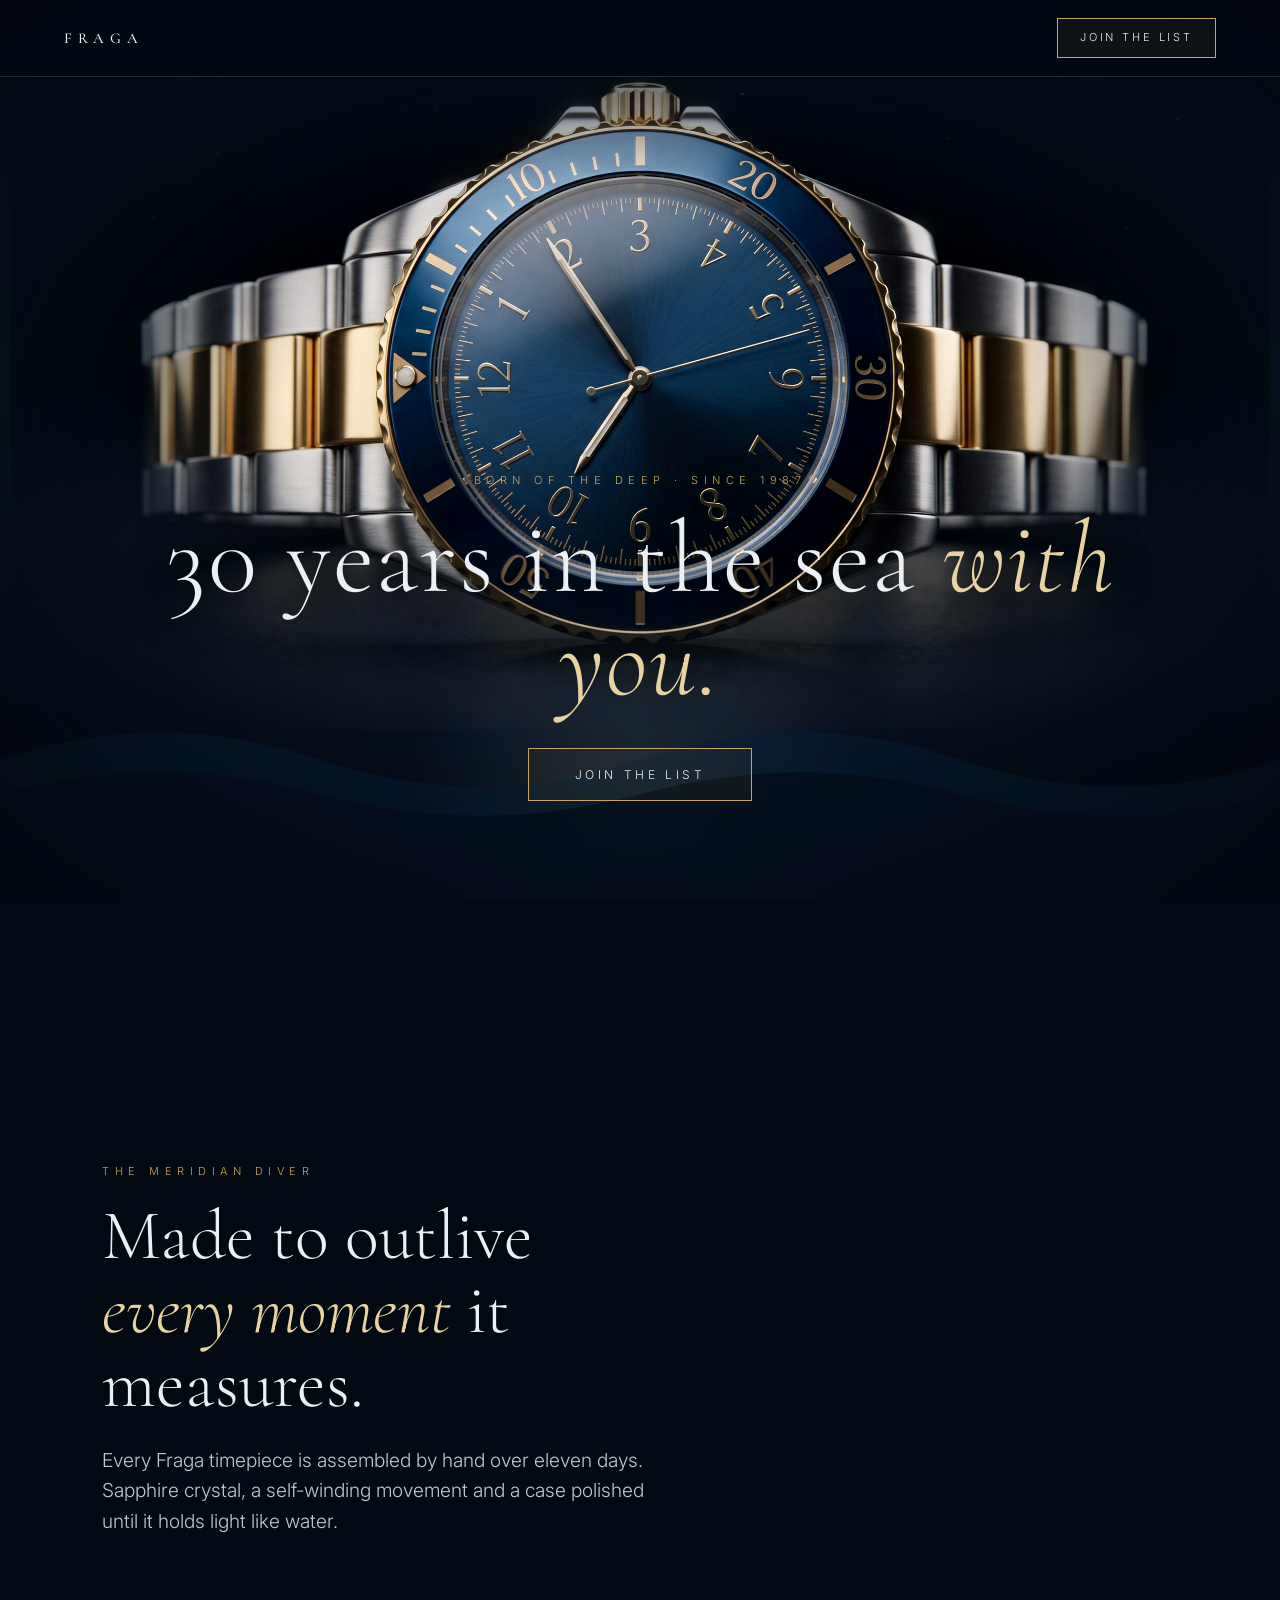
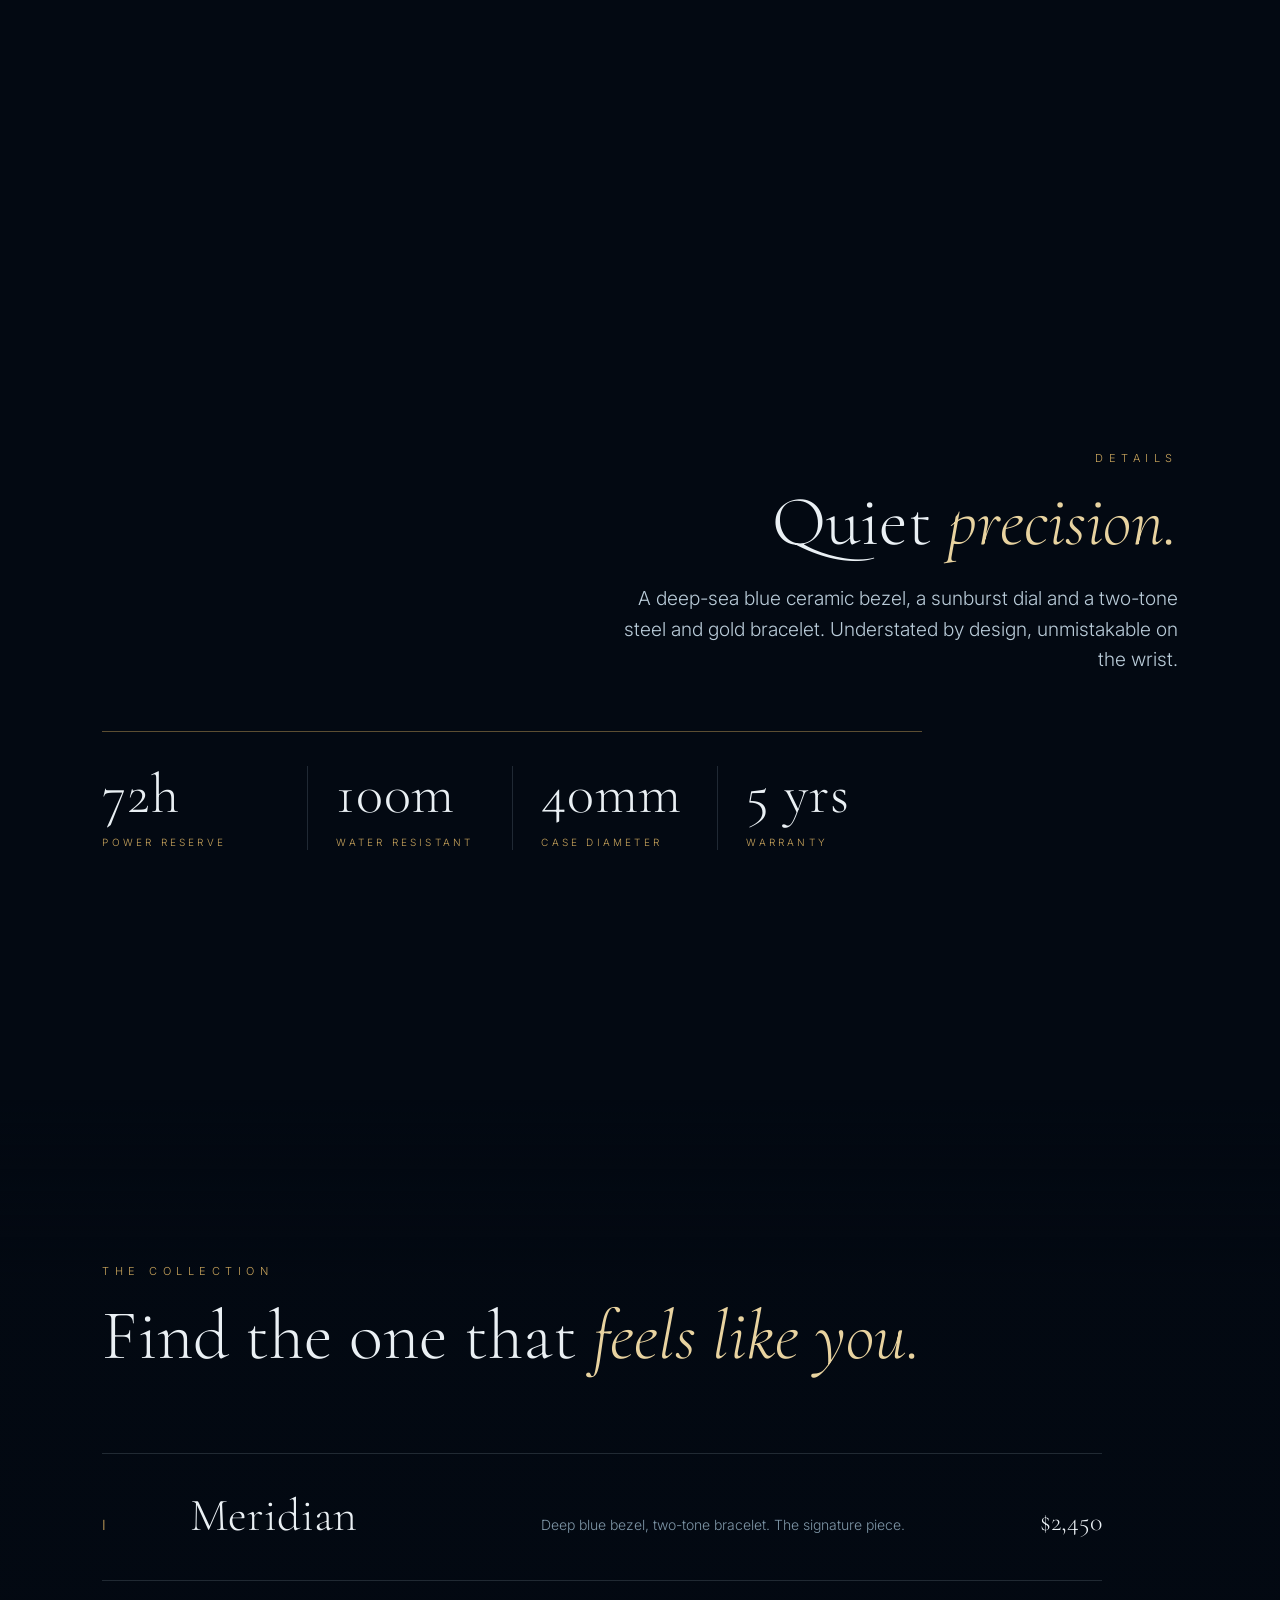
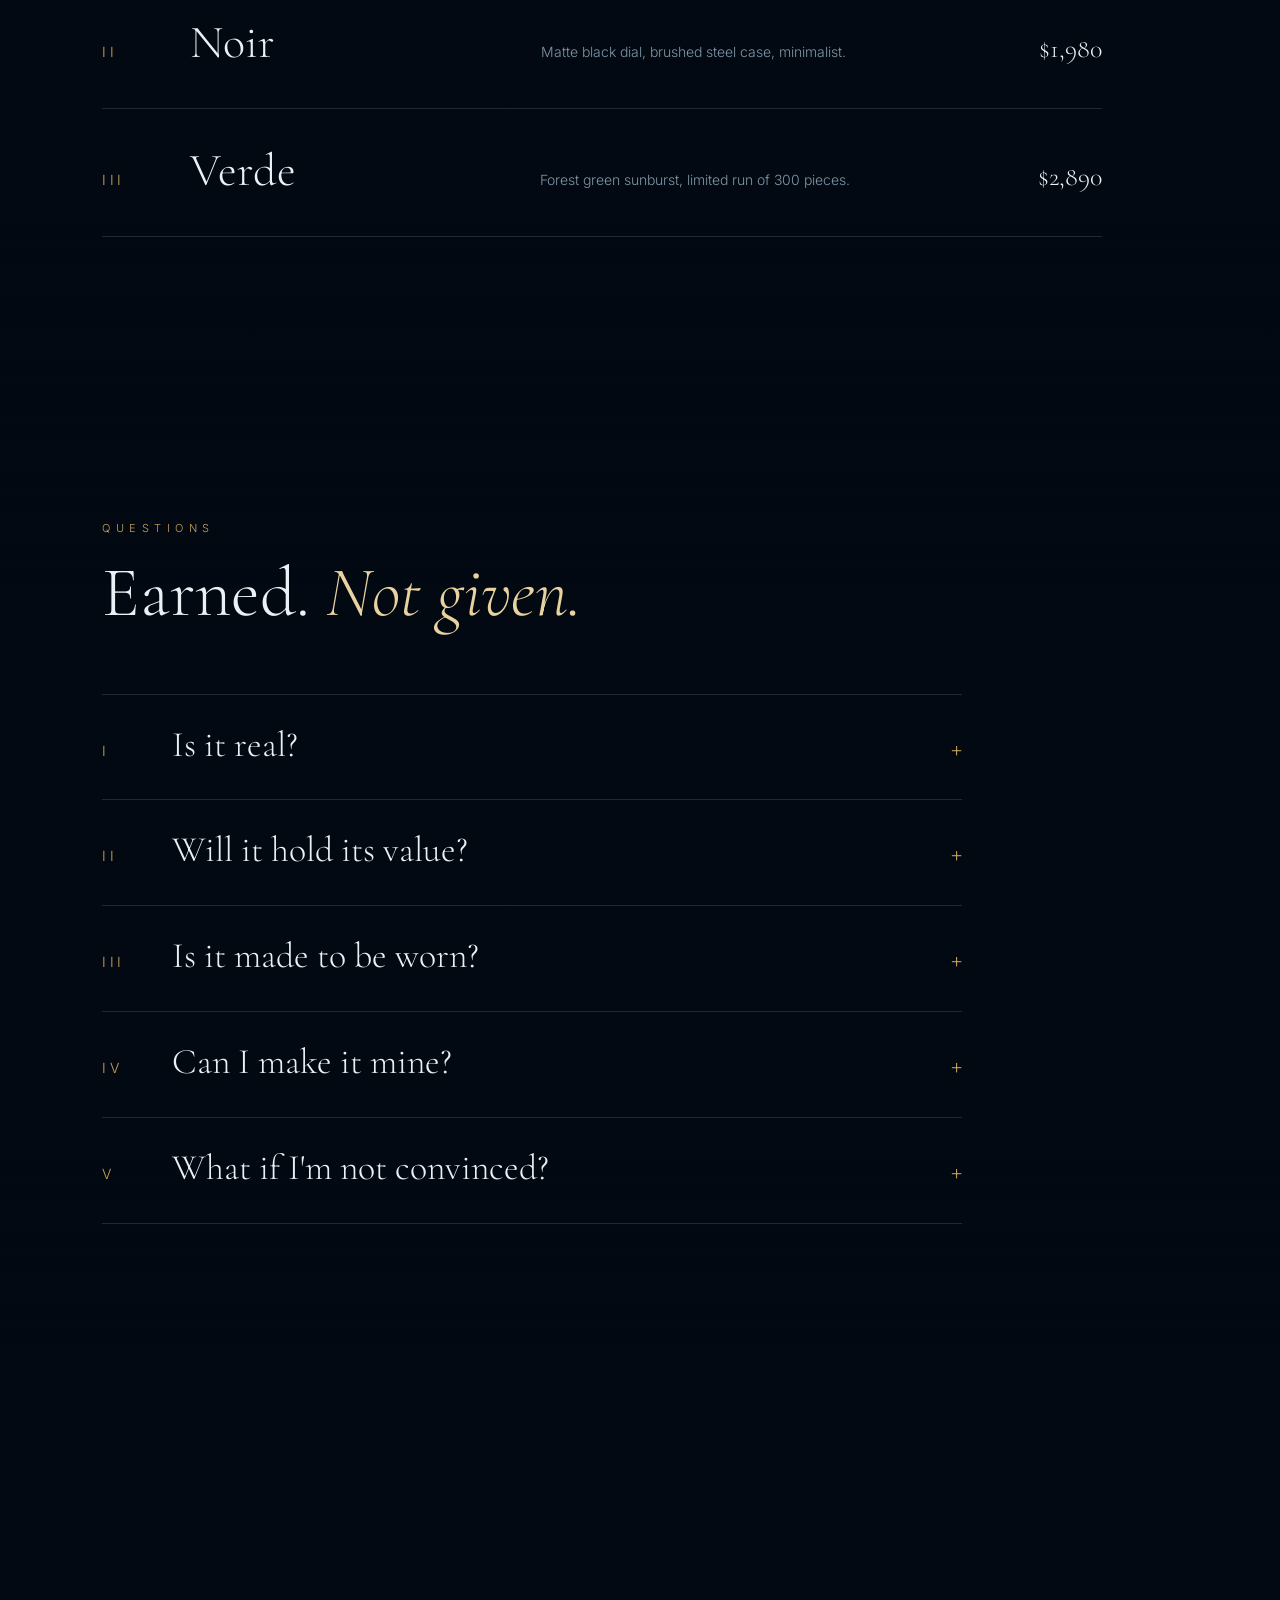
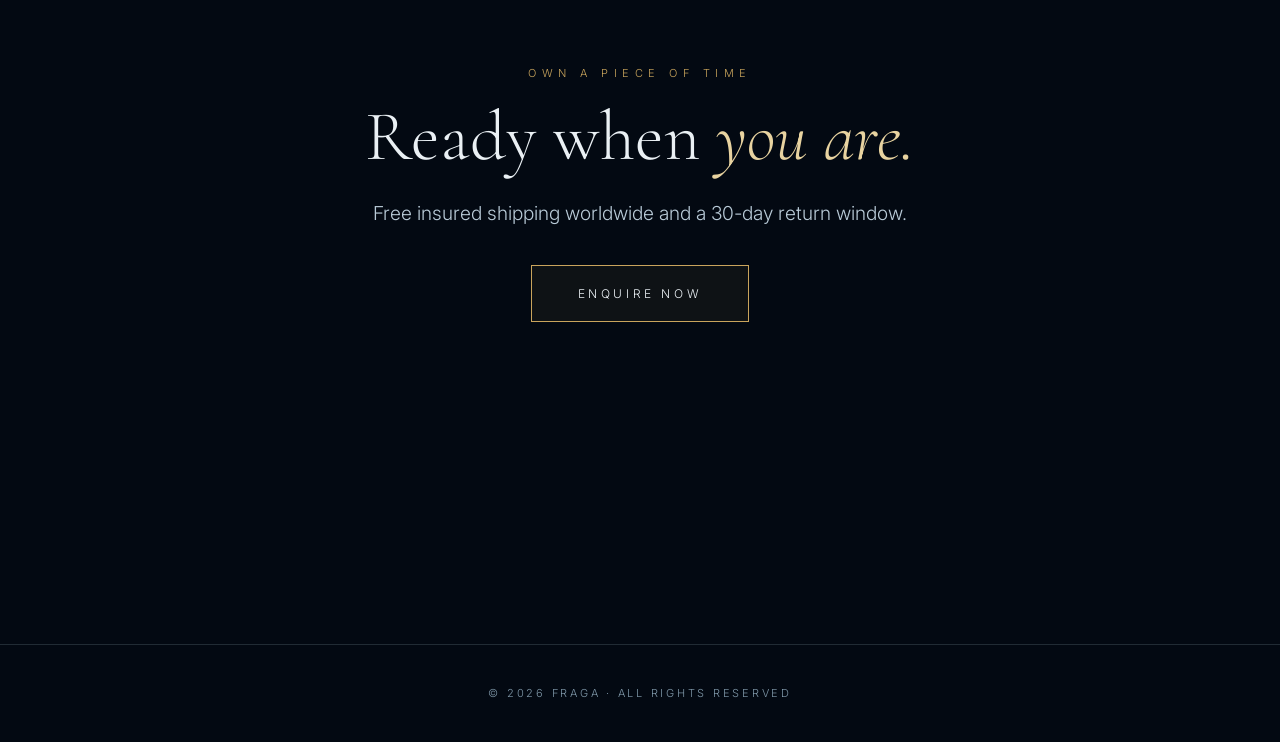
==== index.html @ 83b9fc47 "Add Join the list call to action under the hero headline Reuses the .btn style from the contact sect" ====
<!doctype html>
<html lang="en">
<head>
<meta charset="utf-8">
<meta name="viewport" content="width=device-width, initial-scale=1">
<title>Fraga — Fine Watches</title>
<meta name="description" content="Fraga sells timepieces built to be worn for a lifetime.">
<link rel="preconnect" href="https://fonts.googleapis.com"><link rel="preconnect" href="https://fonts.gstatic.com" crossorigin>
<link href="https://fonts.googleapis.com/css2?family=Cormorant+Garamond:ital,wght@0,300;0,400;0,500;1,300;1,400&family=Inter:wght@300;400;500&display=swap" rel="stylesheet">
<link rel="stylesheet" href="styles.css">
</head>
<body>

<!-- Fixed background: the watch over a night sea -->
<div id="stage" aria-hidden="true">
  <div id="stars"></div>
  <div id="moonlight"></div>
  <div id="watchWrap"><img src="watch.jpg" alt=""></div>
  <div id="sea">
    <svg class="w1" viewBox="0 0 2400 200" preserveAspectRatio="none"><path d="M0 70 Q150 20 300 70 T600 70 T900 70 T1200 70 T1500 70 T1800 70 T2100 70 T2400 70 V200 H0Z" fill="#07213a"/></svg>
    <svg class="w2" viewBox="0 0 2400 200" preserveAspectRatio="none"><path d="M0 90 Q150 50 300 90 T600 90 T900 90 T1200 90 T1500 90 T1800 90 T2100 90 T2400 90 V200 H0Z" fill="#040f1d"/></svg>
  </div>
  <div id="veil"></div>
</div>


<nav>
  <div class="logo serif"><a href="#">Fraga</a></div>
  <button type="button" class="nav-btn">Join the list</button>
</nav>

<main>
  <section class="hero">
    <p class="eyebrow reveal in">Born of the deep · since 1987</p>
    <h1 class="serif reveal in d1">30 years in the sea <em style="color:var(--gold-soft)">with you.</em></h1>
    <button type="button" class="btn reveal in d2">Join the list</button>
  </section>

  <section id="story">
    <div class="panel">
      <p class="eyebrow reveal">The Meridian Diver</p>
      <h2 class="serif reveal d1">Made to outlive <em>every moment</em> it measures.</h2>
      <p class="lead reveal d2">Every Fraga timepiece is assembled by hand over eleven days. Sapphire crystal, a self-winding movement and a case polished until it holds light like water.</p>
    </div>
  </section>

  <section>
    <div class="panel right">
      <p class="eyebrow reveal">Details</p>
      <h2 class="serif reveal d1">Quiet <em>precision.</em></h2>
      <p class="lead reveal d2">A deep-sea blue ceramic bezel, a sunburst dial and a two-tone steel and gold bracelet. Understated by design, unmistakable on the wrist.</p>
    </div>
    <div class="specs reveal d3">
      <div><b>72h</b><small>Power reserve</small></div>
      <div><b>100m</b><small>Water resistant</small></div>
      <div><b>40mm</b><small>Case diameter</small></div>
      <div><b>5 yrs</b><small>Warranty</small></div>
    </div>
  </section>

  <section id="collection" class="collection">
    <p class="eyebrow reveal">The Collection</p>
    <h2 class="serif reveal d1">Find the one that <em>feels like you.</em></h2>
    <div class="list">
      <article class="piece reveal d1">
        <span class="no">I</span><h3 class="serif">Meridian</h3>
        <p>Deep blue bezel, two-tone bracelet. The signature piece.</p><span class="price">$2,450</span>
      </article>
      <article class="piece reveal d2">
        <span class="no">II</span><h3 class="serif">Noir</h3>
        <p>Matte black dial, brushed steel case, minimalist.</p><span class="price">$1,980</span>
      </article>
      <article class="piece reveal d3">
        <span class="no">III</span><h3 class="serif">Verde</h3>
        <p>Forest green sunburst, limited run of 300 pieces.</p><span class="price">$2,890</span>
      </article>
    </div>
  </section>

  <section id="faq" class="faq">
    <p class="eyebrow reveal">Questions</p>
    <h2 class="serif reveal d1">Earned. <em>Not given.</em></h2>
    <div class="faq-list">
      <details class="faq-item reveal d1">
        <summary><span class="no">I</span><h3 class="serif">Is it real?</h3><span class="plus">+</span></summary>
        <p>Yes. Every Fraga is assembled by hand in our workshop. Numbered certificate. Serial engraved on the case back. Registered to you before it leaves.</p>
      </details>
      <details class="faq-item reveal d2">
        <summary><span class="no">II</span><h3 class="serif">Will it hold its value?</h3><span class="plus">+</span></summary>
        <p>We don't promise returns. We build scarcity. Limited runs, steel and gold, hand finishing. Keep the box and papers, and it resells.</p>
      </details>
      <details class="faq-item reveal d3">
        <summary><span class="no">III</span><h3 class="serif">Is it made to be worn?</h3><span class="plus">+</span></summary>
        <p>Yes. Sapphire crystal. 100 m water resistance. Built for the boardroom, the boat and the shore. Not for a drawer.</p>
      </details>
      <details class="faq-item reveal d3">
        <summary><span class="no">IV</span><h3 class="serif">Can I make it mine?</h3><span class="plus">+</span></summary>
        <p>Engraving, dial, strap, case finish. Tell us what you want. Our watchmakers build it. Ready in six weeks.</p>
      </details>
      <details class="faq-item reveal d3">
        <summary><span class="no">V</span><h3 class="serif">What if I'm not convinced?</h3><span class="plus">+</span></summary>
        <p>Wear it for 30 days. Return it, insured, for a full refund. No questions. We built it to be kept.</p>
      </details>
    </div>
  </section>

  <section id="contact" class="cta">
    <p class="eyebrow reveal">Own a piece of time</p>
    <h2 class="serif reveal d1">Ready when <em>you are.</em></h2>
    <p class="lead reveal d2">Free insured shipping worldwide and a 30-day return window.</p>
    <a class="btn reveal d3" href="mailto:hello@fraga.example">Enquire now</a>
  </section>
</main>

<footer>© 2026 Fraga · All rights reserved</footer>

<script src="site.js"></script>
</body>
</html>
---- styles.css ----
:root {
  --bg: #030912;
  --fg: #eaf0f4;
  --muted: #7f97a8;
  --gold: #c9a45c;
  --gold-soft: #e8d3a0;
  --moon: #bcd6e6;
  --line: rgba(188, 214, 230, .16);
}
* { box-sizing: border-box; margin: 0; padding: 0; }
html { scroll-behavior: smooth; }
body {
  background: var(--bg);
  color: var(--fg);
  font-family: "Inter", "Helvetica Neue", Arial, sans-serif;
  font-weight: 300;
  line-height: 1.6;
  overflow-x: hidden;
}
.serif { font-family: "Cormorant Garamond", "Playfair Display", Georgia, serif; }

/* ---------- Fixed background: the watch over a night sea ---------- */
#stage {
  position: fixed; inset: 0; z-index: 0; overflow: hidden;
  background:
    radial-gradient(ellipse 90% 60% at 50% 38%, #0d2a44 0%, #06182b 45%, #030912 100%);
}
#stars {
  position: absolute; inset: 0 0 45% 0; opacity: .75;
  background-image:
    radial-gradient(1px 1px at 8% 12%, #fff, transparent),
    radial-gradient(1px 1px at 17% 31%, #cfe3ee, transparent),
    radial-gradient(1.5px 1.5px at 26% 8%, #fff, transparent),
    radial-gradient(1px 1px at 34% 22%, #cfe3ee, transparent),
    radial-gradient(1px 1px at 47% 6%, #fff, transparent),
    radial-gradient(1.5px 1.5px at 58% 19%, #fff, transparent),
    radial-gradient(1px 1px at 66% 10%, #cfe3ee, transparent),
    radial-gradient(1px 1px at 74% 28%, #fff, transparent),
    radial-gradient(1.5px 1.5px at 83% 14%, #fff, transparent),
    radial-gradient(1px 1px at 92% 24%, #cfe3ee, transparent),
    radial-gradient(1px 1px at 12% 44%, #cfe3ee, transparent),
    radial-gradient(1px 1px at 88% 46%, #fff, transparent);
  animation: twinkle 7s ease-in-out infinite alternate;
}
@keyframes twinkle { from { opacity: .45; } to { opacity: .85; } }
#moonlight { /* soft column of moonlight on the water */
  position: absolute; left: 50%; bottom: 0; width: 38vw; height: 55vh; transform: translateX(-50%);
  background: radial-gradient(ellipse at 50% 100%, rgba(188,214,230,.18), transparent 70%);
  filter: blur(24px);
  animation: shimmer 6s ease-in-out infinite alternate;
}
@keyframes shimmer { from { opacity: .55; transform: translateX(-50%) scaleX(.9); } to { opacity: 1; transform: translateX(-50%) scaleX(1.1); } }

#watchWrap {
  position: absolute; left: 0; right: 0; top: 3vh; height: 78vh;
  will-change: transform;
}
#watchWrap img {
  width: 100%; height: 100%; object-fit: contain; display: block;
  -webkit-mask-image: radial-gradient(ellipse 62% 58% at 50% 50%, #000 50%, transparent 100%);
          mask-image: radial-gradient(ellipse 62% 58% at 50% 50%, #000 50%, transparent 100%);
  mix-blend-mode: lighten;
  filter: saturate(1.05) contrast(1.04);
}
#sea { position: absolute; left: 0; right: 0; bottom: 0; height: 24vh; pointer-events: none; }
#sea svg { position: absolute; left: 0; bottom: 0; width: 200%; height: 100%; }
#sea .w1 { animation: drift 28s linear infinite; opacity: .55; }
#sea .w2 { animation: drift 40s linear infinite reverse; opacity: .85; bottom: -6%; }
@keyframes drift { to { transform: translateX(-50%); } }
#stage::after { /* vignette */
  content: ""; position: absolute; inset: 0; pointer-events: none;
  background: radial-gradient(ellipse at center, transparent 40%, rgba(2,6,12,.8) 100%);
}
#veil {
  position: absolute; inset: 0; z-index: 1;
  background: linear-gradient(180deg, #030912, #04101d); opacity: 0; pointer-events: none;
}
@media (orientation: portrait) {
  #watchWrap { top: 12vh; height: 50vh; }
  #watchWrap img { width: 190%; max-width: none; margin-left: -45%; }
}

/* ---------- Nav ---------- */
nav {
  position: fixed; top: 0; left: 0; right: 0; z-index: 10;
  display: flex; justify-content: space-between; align-items: center;
  padding: 18px clamp(20px, 5vw, 64px);
  background: rgba(3, 9, 18, .88);
  -webkit-backdrop-filter: blur(14px); backdrop-filter: blur(14px);
  border-bottom: 1px solid var(--line);
}
.logo { letter-spacing: .38em; text-transform: uppercase; font-size: 15px; font-weight: 500; }
.logo a { color: inherit; text-decoration: none; }
.nav-btn { font: inherit; font-size: 11px; letter-spacing: .26em; text-transform: uppercase; color: var(--fg); background: rgba(201,164,92,.06); border: 1px solid var(--gold); padding: 10px 22px; cursor: pointer; transition: background .35s, color .35s; }
.nav-btn:hover { background: var(--gold); color: #06121f; }

/* ---------- Content ---------- */
main { position: relative; z-index: 5; }
section {
  min-height: 100vh;
  display: flex; flex-direction: column; justify-content: center;
  padding: 120px clamp(24px, 8vw, 120px);
}
.hero { align-items: center; text-align: center; justify-content: flex-end; padding-bottom: 11vh; }
.eyebrow { font-size: 11px; letter-spacing: .5em; text-transform: uppercase; color: var(--gold); margin-bottom: 18px; }
h1 { font-size: clamp(48px, 8vw, 110px); font-weight: 300; line-height: 1; letter-spacing: .02em; text-shadow: 0 6px 40px rgba(0,0,0,.8); }
h2 { font-size: clamp(36px, 5.5vw, 76px); font-weight: 300; line-height: 1.05; margin-bottom: 24px; }
h2 em { color: var(--gold-soft); font-style: italic; }
p.lead { font-size: clamp(16px, 1.5vw, 20px); color: #b9cbd8; max-width: 34em; }

.panel { max-width: 560px; }
.panel.right { margin-left: auto; text-align: right; }
.panel.right p.lead { margin-left: auto; }

/* Specs: open row, no boxes — hairlines only */
.specs { display: flex; flex-wrap: wrap; gap: 34px 0; margin-top: 56px; max-width: 820px; border-top: 1px solid rgba(201,164,92,.45); padding-top: 34px; }
.specs div { flex: 1 1 150px; padding: 0 28px; border-left: 1px solid var(--line); }
.specs div:first-child { padding-left: 0; border-left: 0; }
.specs b { display: block; font-family: "Cormorant Garamond", Georgia, serif; font-weight: 300; font-size: clamp(38px, 4.4vw, 58px); line-height: 1; color: var(--fg); letter-spacing: .01em; }
.specs small { display: block; margin-top: 12px; font-size: 10px; letter-spacing: .32em; text-transform: uppercase; color: var(--gold); }

/* Collection: editorial list, no cards */
.collection { background: linear-gradient(transparent, rgba(3,9,18,.88) 20%, rgba(3,9,18,.88) 80%, transparent); }
.list { margin-top: 56px; max-width: 1000px; border-top: 1px solid var(--line); }
.piece { display: grid; grid-template-columns: 64px 1.1fr 1.6fr auto; align-items: baseline; gap: 24px; padding: 38px 0; border-bottom: 1px solid var(--line); position: relative; transition: padding-left .5s cubic-bezier(.2,.7,.2,1); }
.piece::before { content: ""; position: absolute; left: 0; bottom: -1px; height: 1px; width: 0; background: linear-gradient(90deg, var(--gold), transparent); transition: width .7s cubic-bezier(.2,.7,.2,1); }
.piece:hover { padding-left: 14px; }
.piece:hover::before { width: 100%; }
.piece .no { font-size: 14px; letter-spacing: .25em; color: var(--gold); }
.piece h3 { font-size: clamp(30px, 3.6vw, 48px); font-weight: 300; line-height: 1; transition: color .4s; }
.piece:hover h3 { color: var(--gold-soft); font-style: italic; }
.piece p { color: var(--muted); font-size: 14px; max-width: 28em; }
.piece .price { font-family: "Cormorant Garamond", Georgia, serif; font-size: 26px; font-weight: 300; color: var(--fg); white-space: nowrap; }

/* FAQ: hairline accordion, no boxes */
.faq { background: linear-gradient(transparent, rgba(3,9,18,.88) 20%, rgba(3,9,18,.88) 80%, transparent); }
.faq-list { margin-top: 40px; max-width: 860px; border-top: 1px solid var(--line); }
.faq-item { border-bottom: 1px solid var(--line); position: relative; }
.faq-item summary { list-style: none; cursor: pointer; display: grid; grid-template-columns: 56px 1fr 24px; align-items: baseline; gap: 14px; padding: 30px 0; }
.faq-item summary::-webkit-details-marker { display: none; }
.faq-item .no { font-size: 14px; letter-spacing: .25em; color: var(--gold); }
.faq-item h3 { font-size: clamp(24px, 2.8vw, 36px); font-weight: 300; line-height: 1.1; transition: color .4s; }
.faq-item summary:hover h3, .faq-item[open] h3 { color: var(--gold-soft); }
.faq-item .plus { font-family: "Cormorant Garamond", Georgia, serif; font-size: 28px; color: var(--gold); text-align: right; transition: transform .4s; }
.faq-item[open] .plus { transform: rotate(45deg); }
.faq-item p { color: var(--muted); font-size: 15px; max-width: 38em; padding: 0 38px 32px 70px; }
@media (max-width: 700px) {
  .faq-item summary { grid-template-columns: 36px 1fr 20px; gap: 10px; padding: 24px 0; }
  .faq-item p { padding: 0 0 26px 46px; }
}

.cta { align-items: center; text-align: center; }
.btn { display: inline-block; margin-top: 36px; padding: 18px 46px; border: 1px solid var(--gold); background: rgba(201,164,92,.06); color: var(--fg); text-decoration: none; letter-spacing: .3em; text-transform: uppercase; font-size: 12px; font-family: inherit; font-weight: inherit; cursor: pointer; transition: background .35s, color .35s; }
.btn:hover { background: var(--gold); color: #06121f; }
footer { position: relative; z-index: 5; text-align: center; padding: 40px 20px; font-size: 11px; letter-spacing: .25em; text-transform: uppercase; color: var(--muted); background: #030912; border-top: 1px solid var(--line); }

/* ---------- Scroll reveal ---------- */
.reveal { opacity: 0; transform: translateY(46px); transition: opacity 1.1s cubic-bezier(.2,.7,.2,1), transform 1.1s cubic-bezier(.2,.7,.2,1); }
.reveal.in { opacity: 1; transform: none; }
.reveal.d1 { transition-delay: .15s; } .reveal.d2 { transition-delay: .3s; } .reveal.d3 { transition-delay: .45s; }

@media (max-width: 700px) {
  nav { padding: 14px 16px; }
  .logo { font-size: 13px; letter-spacing: .26em; }
  .nav-btn { font-size: 10px; letter-spacing: .18em; padding: 9px 14px; }
  .panel.right { text-align: left; margin-left: 0; }
  .panel.right p.lead { margin-left: 0; }
  section:not(.hero) { padding-top: 90px; }
  .specs div { flex-basis: 45%; padding: 0 16px; }
  .specs div:nth-child(odd) { padding-left: 0; border-left: 0; }
  .piece { grid-template-columns: 40px 1fr auto; gap: 8px 14px; padding: 28px 0; }
  .piece p { grid-column: 2 / 4; grid-row: 2; }
  .piece .price { grid-column: 3; grid-row: 1; font-size: 22px; }
}
@media (prefers-reduced-motion: reduce) {
  html { scroll-behavior: auto; }
  .reveal { transition: none; opacity: 1; transform: none; }
}
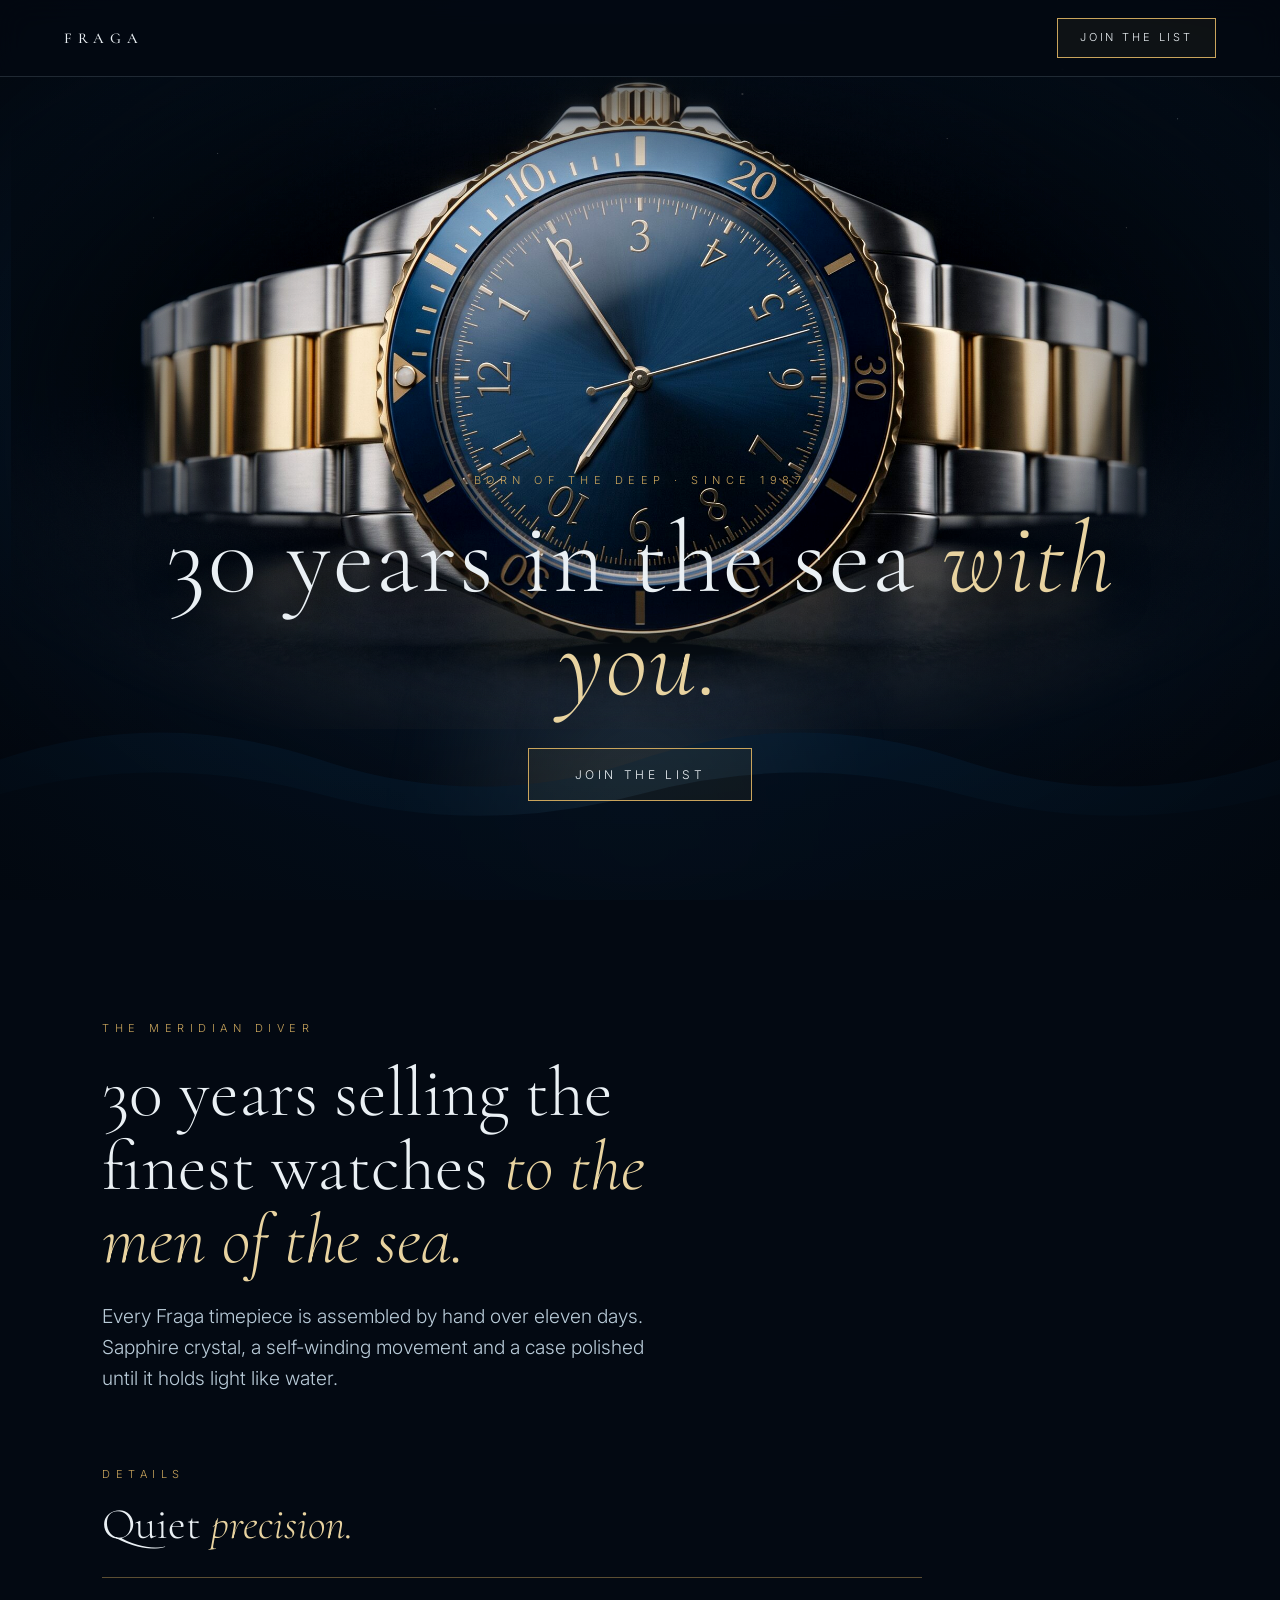
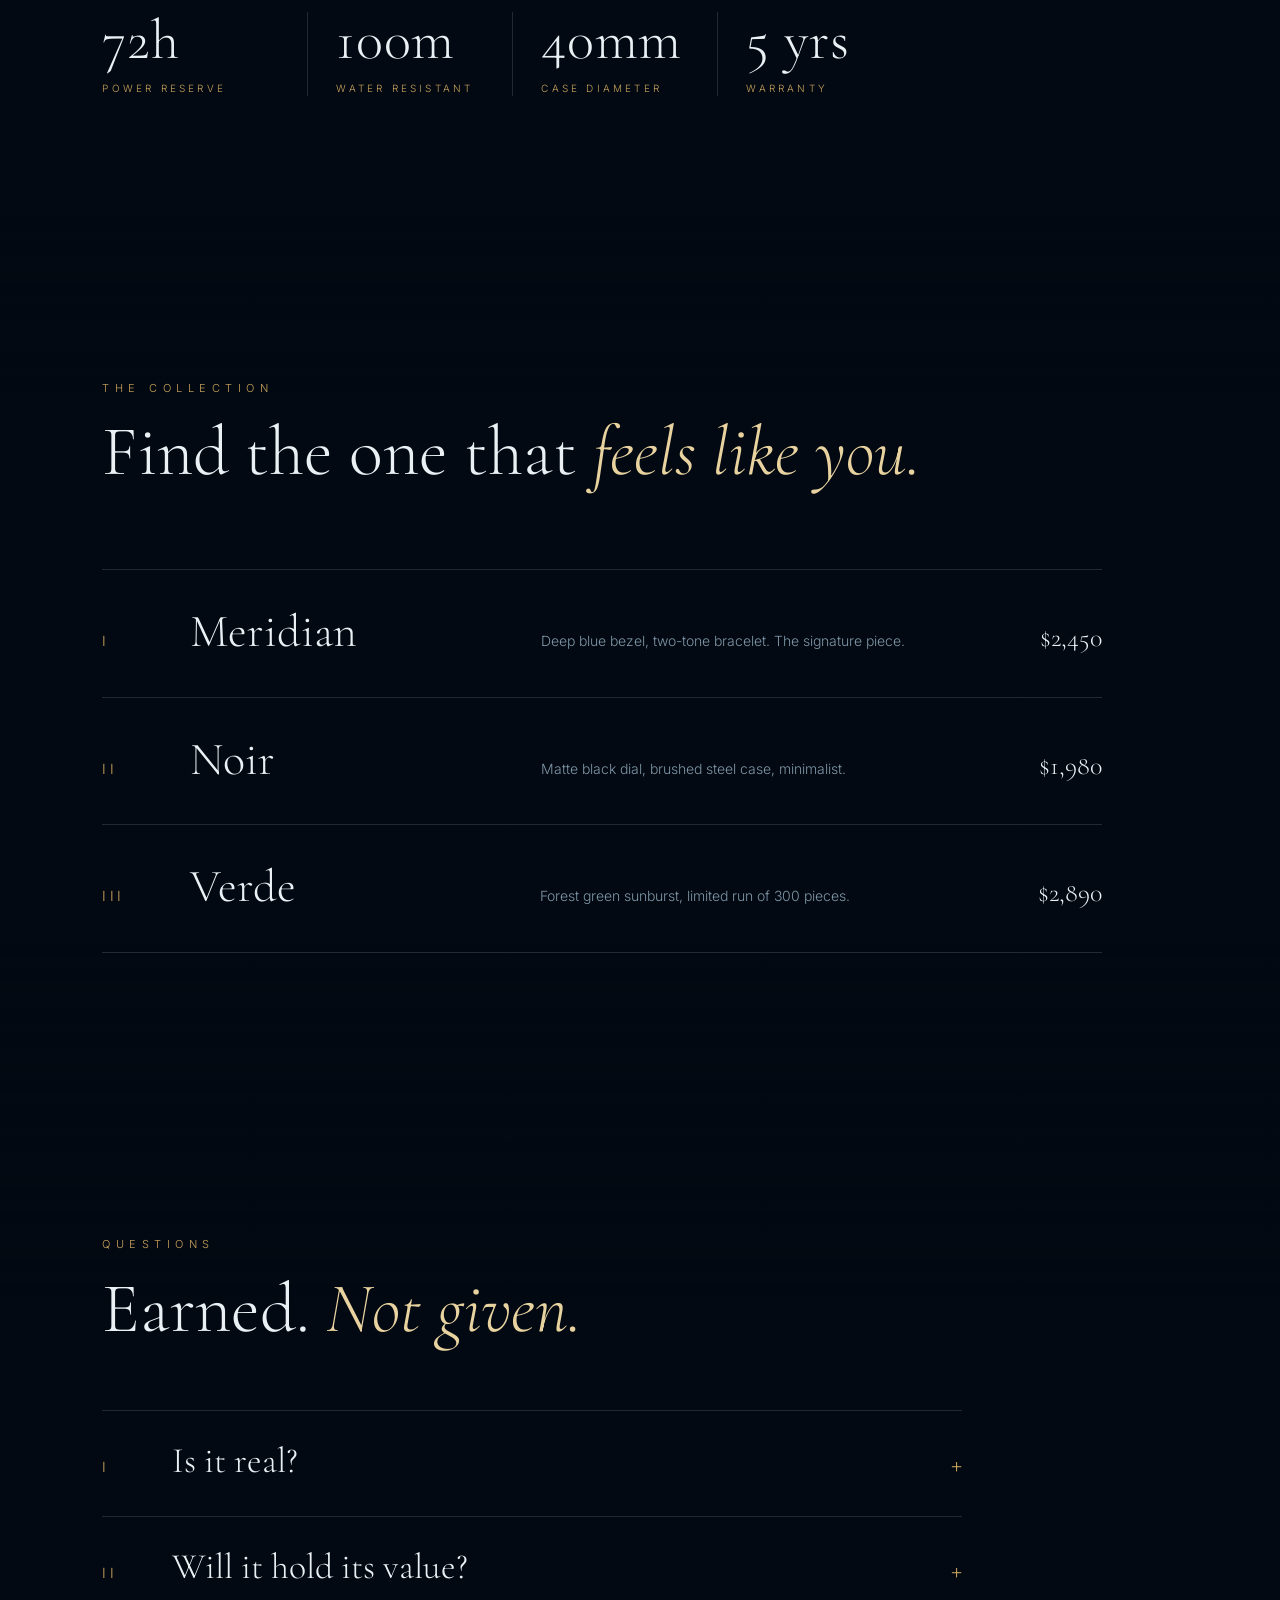
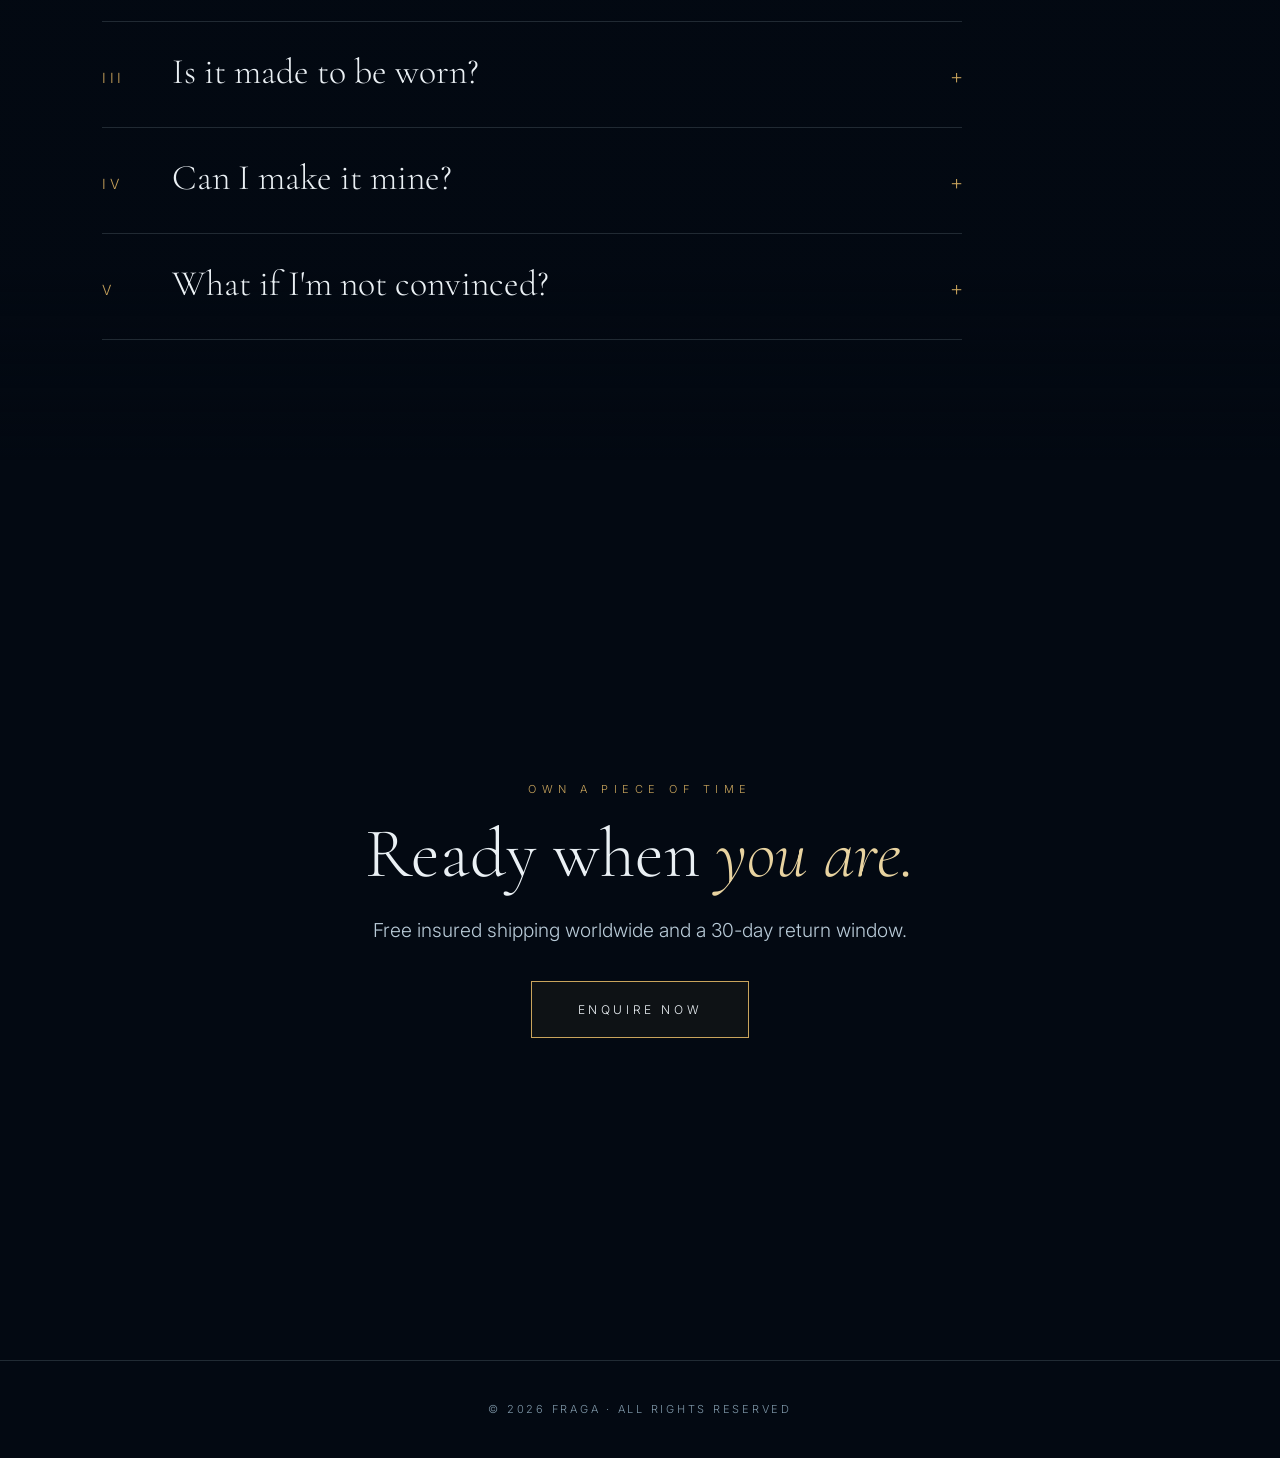
==== commit d763dee6: "Sharpen story headline and move specs up as proof The story headline now states the brand's claim ("" ====
--- a/index.html
+++ b/index.html
@@ -39,18 +39,14 @@
   <section id="story">
     <div class="panel">
       <p class="eyebrow reveal">The Meridian Diver</p>
-      <h2 class="serif reveal d1">Made to outlive <em>every moment</em> it measures.</h2>
+      <h2 class="serif reveal d1">30 years selling the finest watches <em>to the men of the sea.</em></h2>
       <p class="lead reveal d2">Every Fraga timepiece is assembled by hand over eleven days. Sapphire crystal, a self-winding movement and a case polished until it holds light like water.</p>
     </div>
-  </section>
-
-  <section>
-    <div class="panel right">
+    <div class="proof">
       <p class="eyebrow reveal">Details</p>
-      <h2 class="serif reveal d1">Quiet <em>precision.</em></h2>
-      <p class="lead reveal d2">A deep-sea blue ceramic bezel, a sunburst dial and a two-tone steel and gold bracelet. Understated by design, unmistakable on the wrist.</p>
+      <h3 class="serif reveal d1">Quiet <em>precision.</em></h3>
     </div>
-    <div class="specs reveal d3">
+    <div class="specs reveal d2">
       <div><b>72h</b><small>Power reserve</small></div>
       <div><b>100m</b><small>Water resistant</small></div>
       <div><b>40mm</b><small>Case diameter</small></div>
--- a/styles.css
+++ b/styles.css
@@ -112,6 +112,12 @@
 .panel.right { margin-left: auto; text-align: right; }
 .panel.right p.lead { margin-left: auto; }
 
+/* Proof under the story claim: smaller heading so it reads as support, not a new section */
+.proof { margin-top: 72px; }
+.proof h3 { font-size: clamp(28px, 3.4vw, 44px); font-weight: 300; line-height: 1.1; }
+.proof h3 em { color: var(--gold-soft); font-style: italic; }
+.proof + .specs { margin-top: 28px; }
+
 /* Specs: open row, no boxes — hairlines only */
 .specs { display: flex; flex-wrap: wrap; gap: 34px 0; margin-top: 56px; max-width: 820px; border-top: 1px solid rgba(201,164,92,.45); padding-top: 34px; }
 .specs div { flex: 1 1 150px; padding: 0 28px; border-left: 1px solid var(--line); }
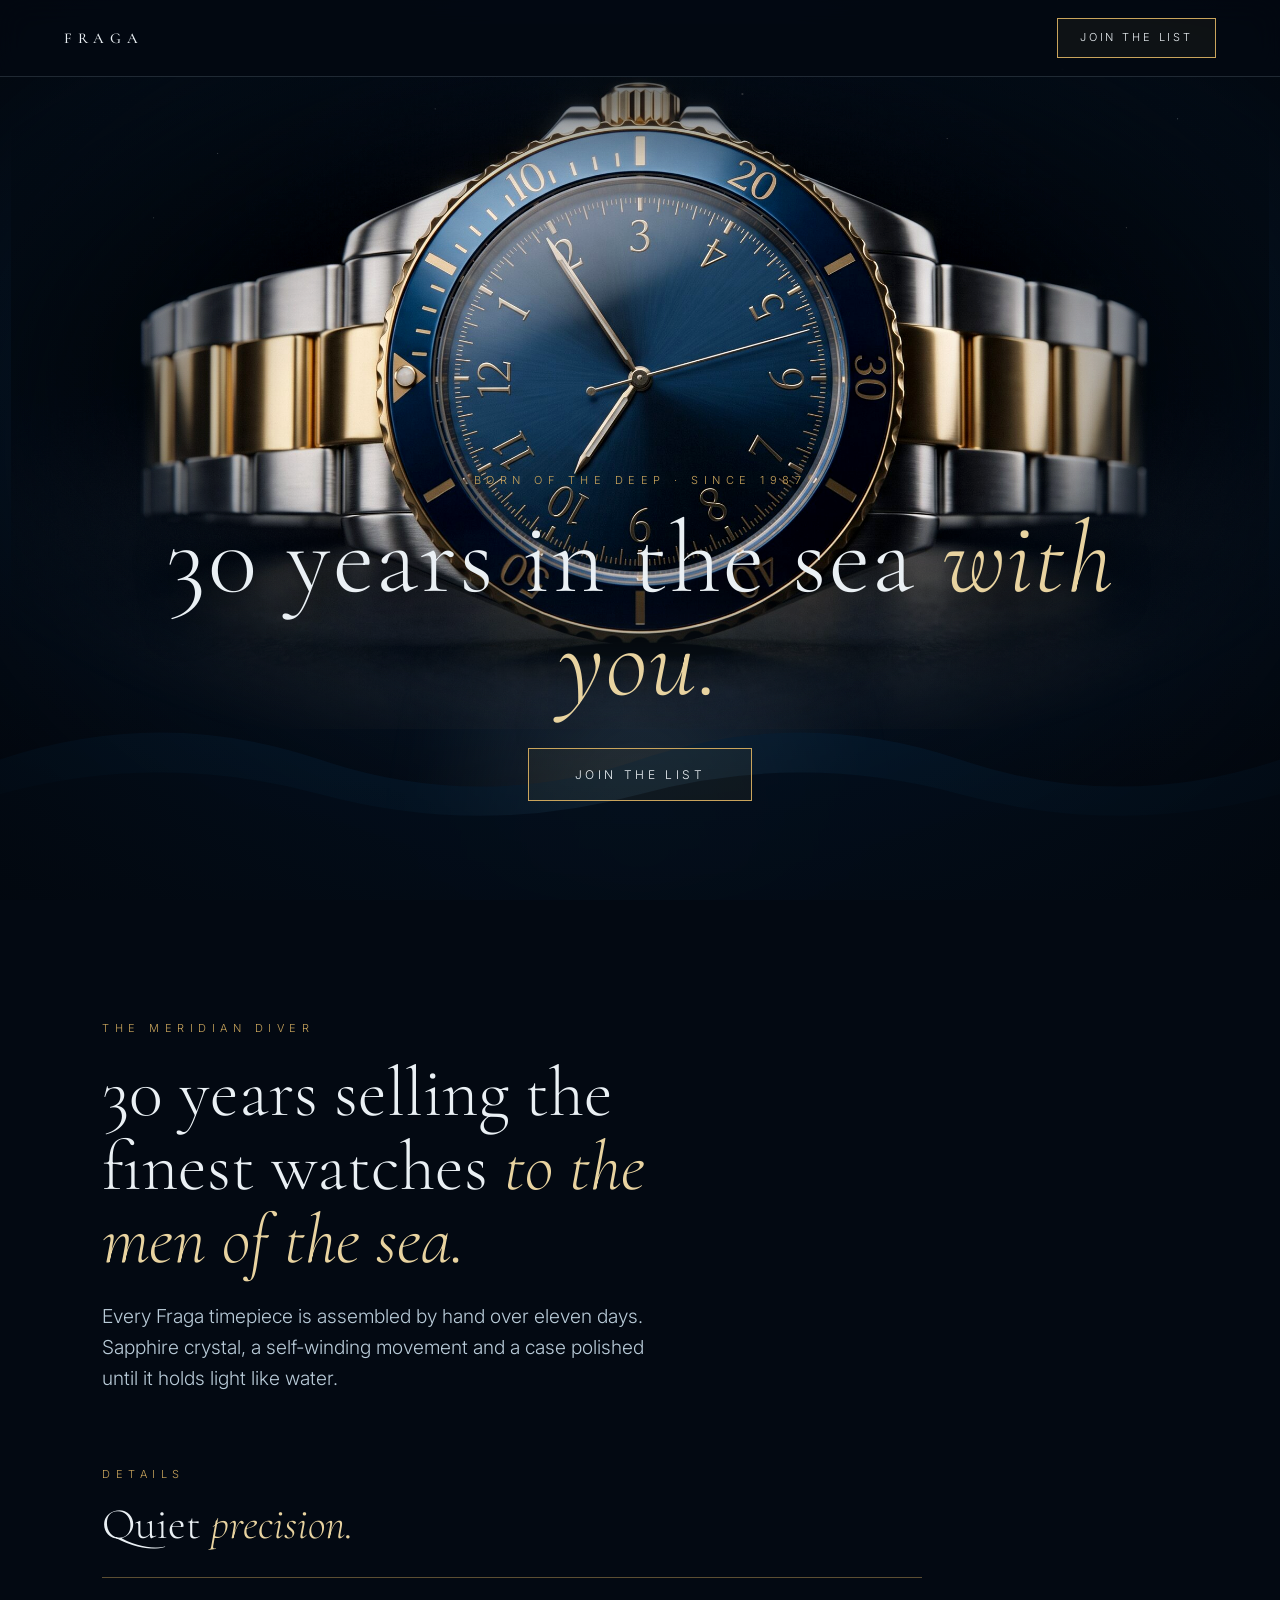
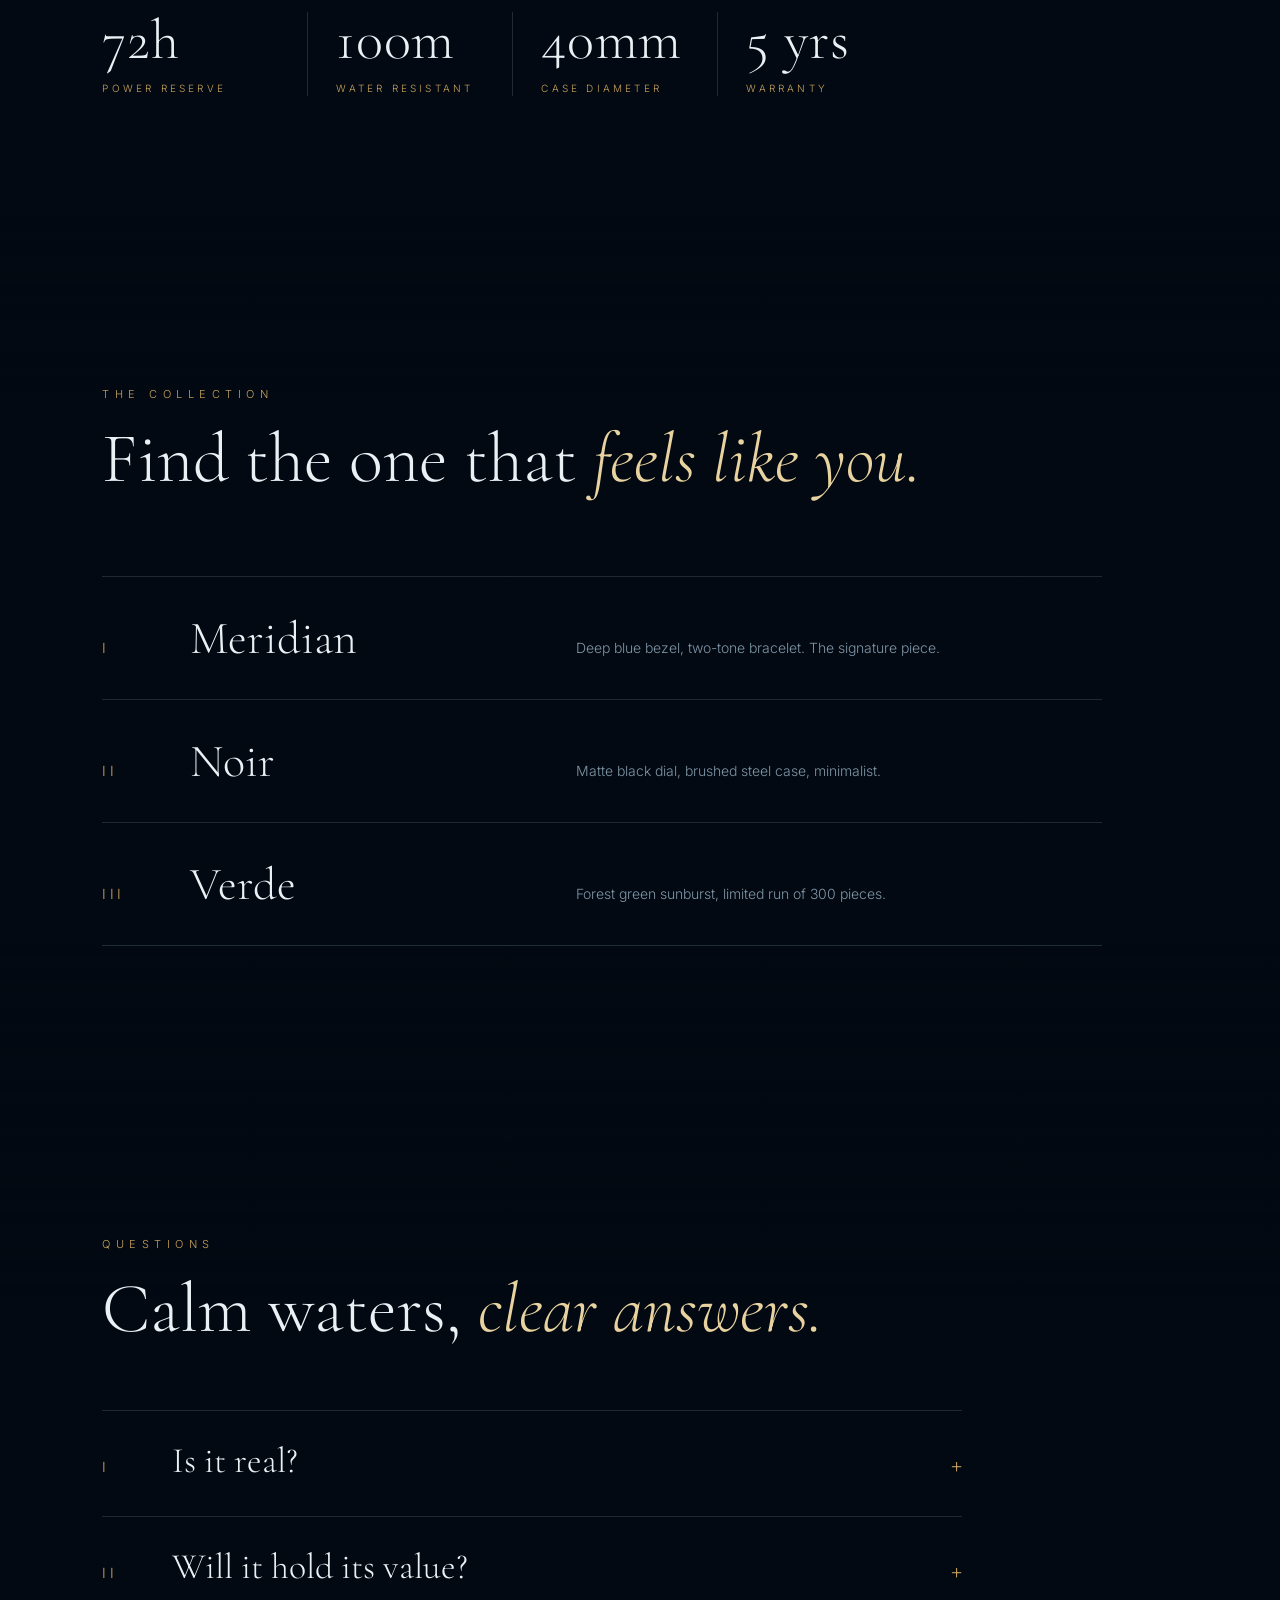
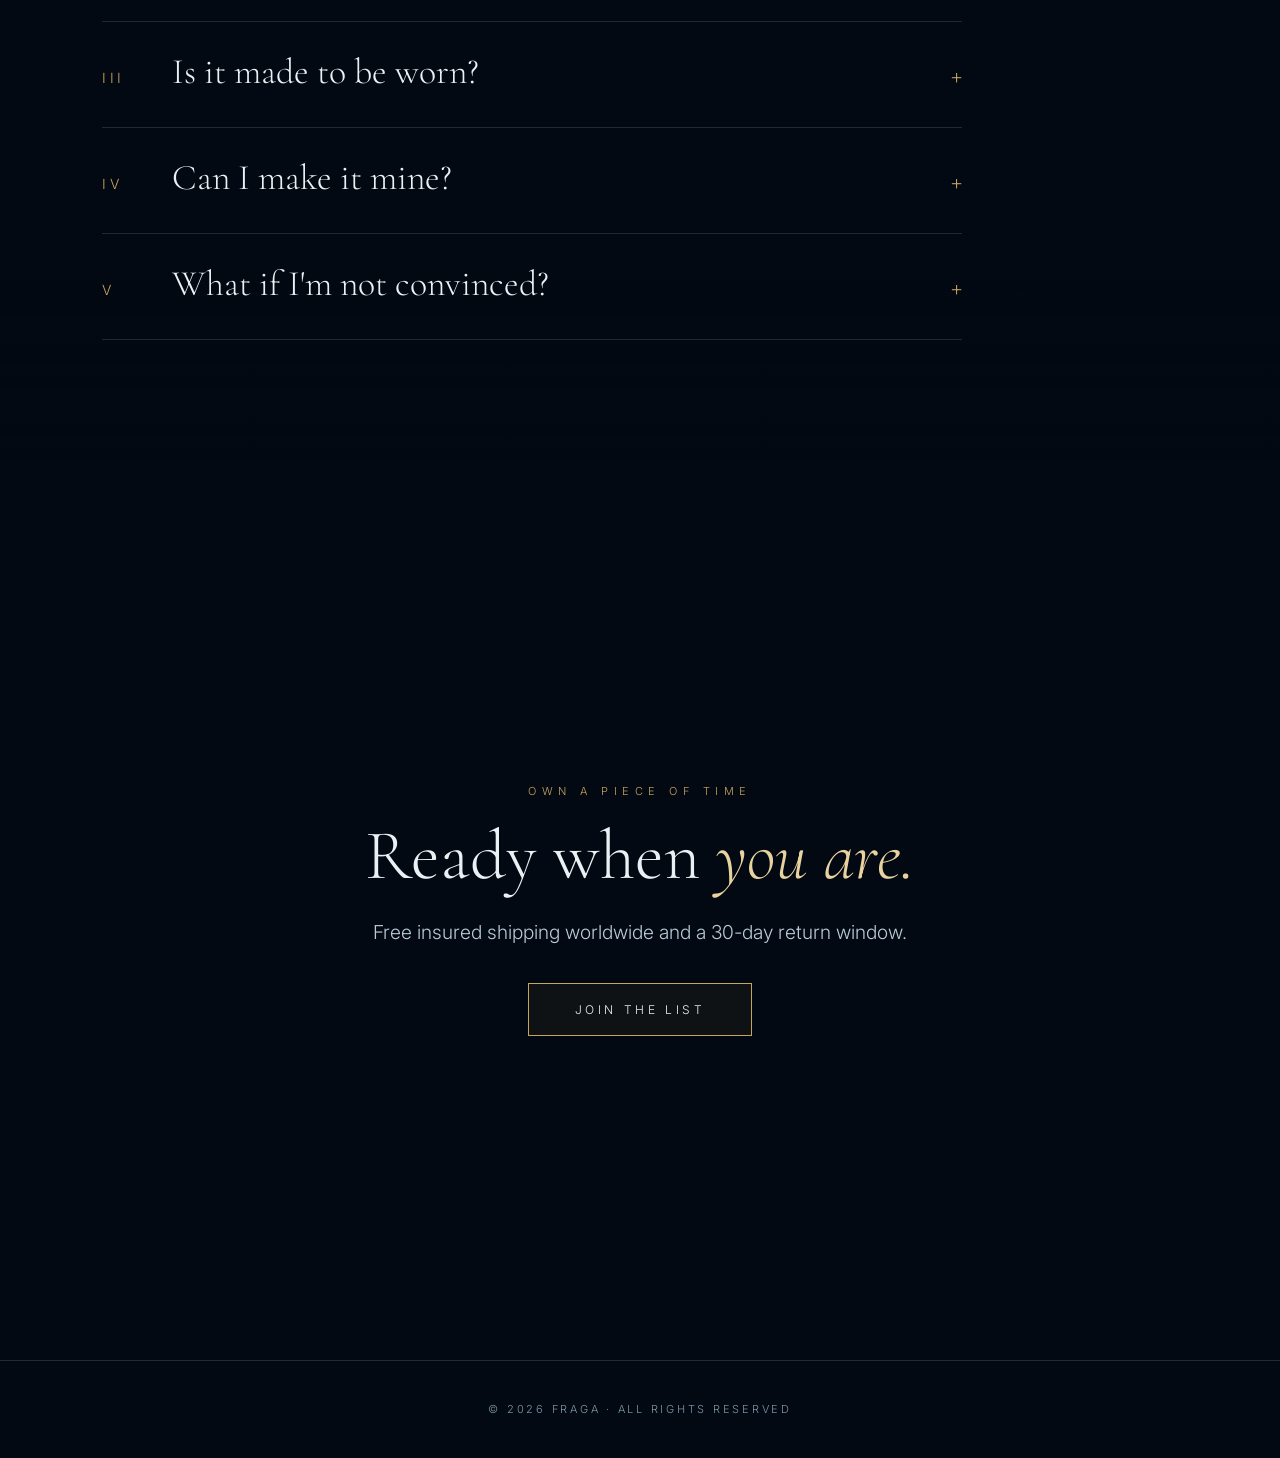
==== commit 8c157d21: "Drop prices, give FAQ a sea headline, end with Join the list Explicit prices don't fit a luxury bran" ====
--- a/index.html
+++ b/index.html
@@ -60,22 +60,22 @@
     <div class="list">
       <article class="piece reveal d1">
         <span class="no">I</span><h3 class="serif">Meridian</h3>
-        <p>Deep blue bezel, two-tone bracelet. The signature piece.</p><span class="price">$2,450</span>
+        <p>Deep blue bezel, two-tone bracelet. The signature piece.</p>
       </article>
       <article class="piece reveal d2">
         <span class="no">II</span><h3 class="serif">Noir</h3>
-        <p>Matte black dial, brushed steel case, minimalist.</p><span class="price">$1,980</span>
+        <p>Matte black dial, brushed steel case, minimalist.</p>
       </article>
       <article class="piece reveal d3">
         <span class="no">III</span><h3 class="serif">Verde</h3>
-        <p>Forest green sunburst, limited run of 300 pieces.</p><span class="price">$2,890</span>
+        <p>Forest green sunburst, limited run of 300 pieces.</p>
       </article>
     </div>
   </section>
 
   <section id="faq" class="faq">
     <p class="eyebrow reveal">Questions</p>
-    <h2 class="serif reveal d1">Earned. <em>Not given.</em></h2>
+    <h2 class="serif reveal d1">Calm waters, <em>clear answers.</em></h2>
     <div class="faq-list">
       <details class="faq-item reveal d1">
         <summary><span class="no">I</span><h3 class="serif">Is it real?</h3><span class="plus">+</span></summary>
@@ -104,7 +104,7 @@
     <p class="eyebrow reveal">Own a piece of time</p>
     <h2 class="serif reveal d1">Ready when <em>you are.</em></h2>
     <p class="lead reveal d2">Free insured shipping worldwide and a 30-day return window.</p>
-    <a class="btn reveal d3" href="mailto:hello@fraga.example">Enquire now</a>
+    <button type="button" class="btn reveal d3">Join the list</button>
   </section>
 </main>
 
--- a/styles.css
+++ b/styles.css
@@ -128,7 +128,7 @@
 /* Collection: editorial list, no cards */
 .collection { background: linear-gradient(transparent, rgba(3,9,18,.88) 20%, rgba(3,9,18,.88) 80%, transparent); }
 .list { margin-top: 56px; max-width: 1000px; border-top: 1px solid var(--line); }
-.piece { display: grid; grid-template-columns: 64px 1.1fr 1.6fr auto; align-items: baseline; gap: 24px; padding: 38px 0; border-bottom: 1px solid var(--line); position: relative; transition: padding-left .5s cubic-bezier(.2,.7,.2,1); }
+.piece { display: grid; grid-template-columns: 64px 1.1fr 1.6fr; align-items: baseline; gap: 24px; padding: 38px 0; border-bottom: 1px solid var(--line); position: relative; transition: padding-left .5s cubic-bezier(.2,.7,.2,1); }
 .piece::before { content: ""; position: absolute; left: 0; bottom: -1px; height: 1px; width: 0; background: linear-gradient(90deg, var(--gold), transparent); transition: width .7s cubic-bezier(.2,.7,.2,1); }
 .piece:hover { padding-left: 14px; }
 .piece:hover::before { width: 100%; }
@@ -136,7 +136,6 @@
 .piece h3 { font-size: clamp(30px, 3.6vw, 48px); font-weight: 300; line-height: 1; transition: color .4s; }
 .piece:hover h3 { color: var(--gold-soft); font-style: italic; }
 .piece p { color: var(--muted); font-size: 14px; max-width: 28em; }
-.piece .price { font-family: "Cormorant Garamond", Georgia, serif; font-size: 26px; font-weight: 300; color: var(--fg); white-space: nowrap; }
 
 /* FAQ: hairline accordion, no boxes */
 .faq { background: linear-gradient(transparent, rgba(3,9,18,.88) 20%, rgba(3,9,18,.88) 80%, transparent); }
@@ -174,9 +173,8 @@
   section:not(.hero) { padding-top: 90px; }
   .specs div { flex-basis: 45%; padding: 0 16px; }
   .specs div:nth-child(odd) { padding-left: 0; border-left: 0; }
-  .piece { grid-template-columns: 40px 1fr auto; gap: 8px 14px; padding: 28px 0; }
-  .piece p { grid-column: 2 / 4; grid-row: 2; }
-  .piece .price { grid-column: 3; grid-row: 1; font-size: 22px; }
+  .piece { grid-template-columns: 40px 1fr; gap: 8px 14px; padding: 28px 0; }
+  .piece p { grid-column: 2; grid-row: 2; }
 }
 @media (prefers-reduced-motion: reduce) {
   html { scroll-behavior: auto; }
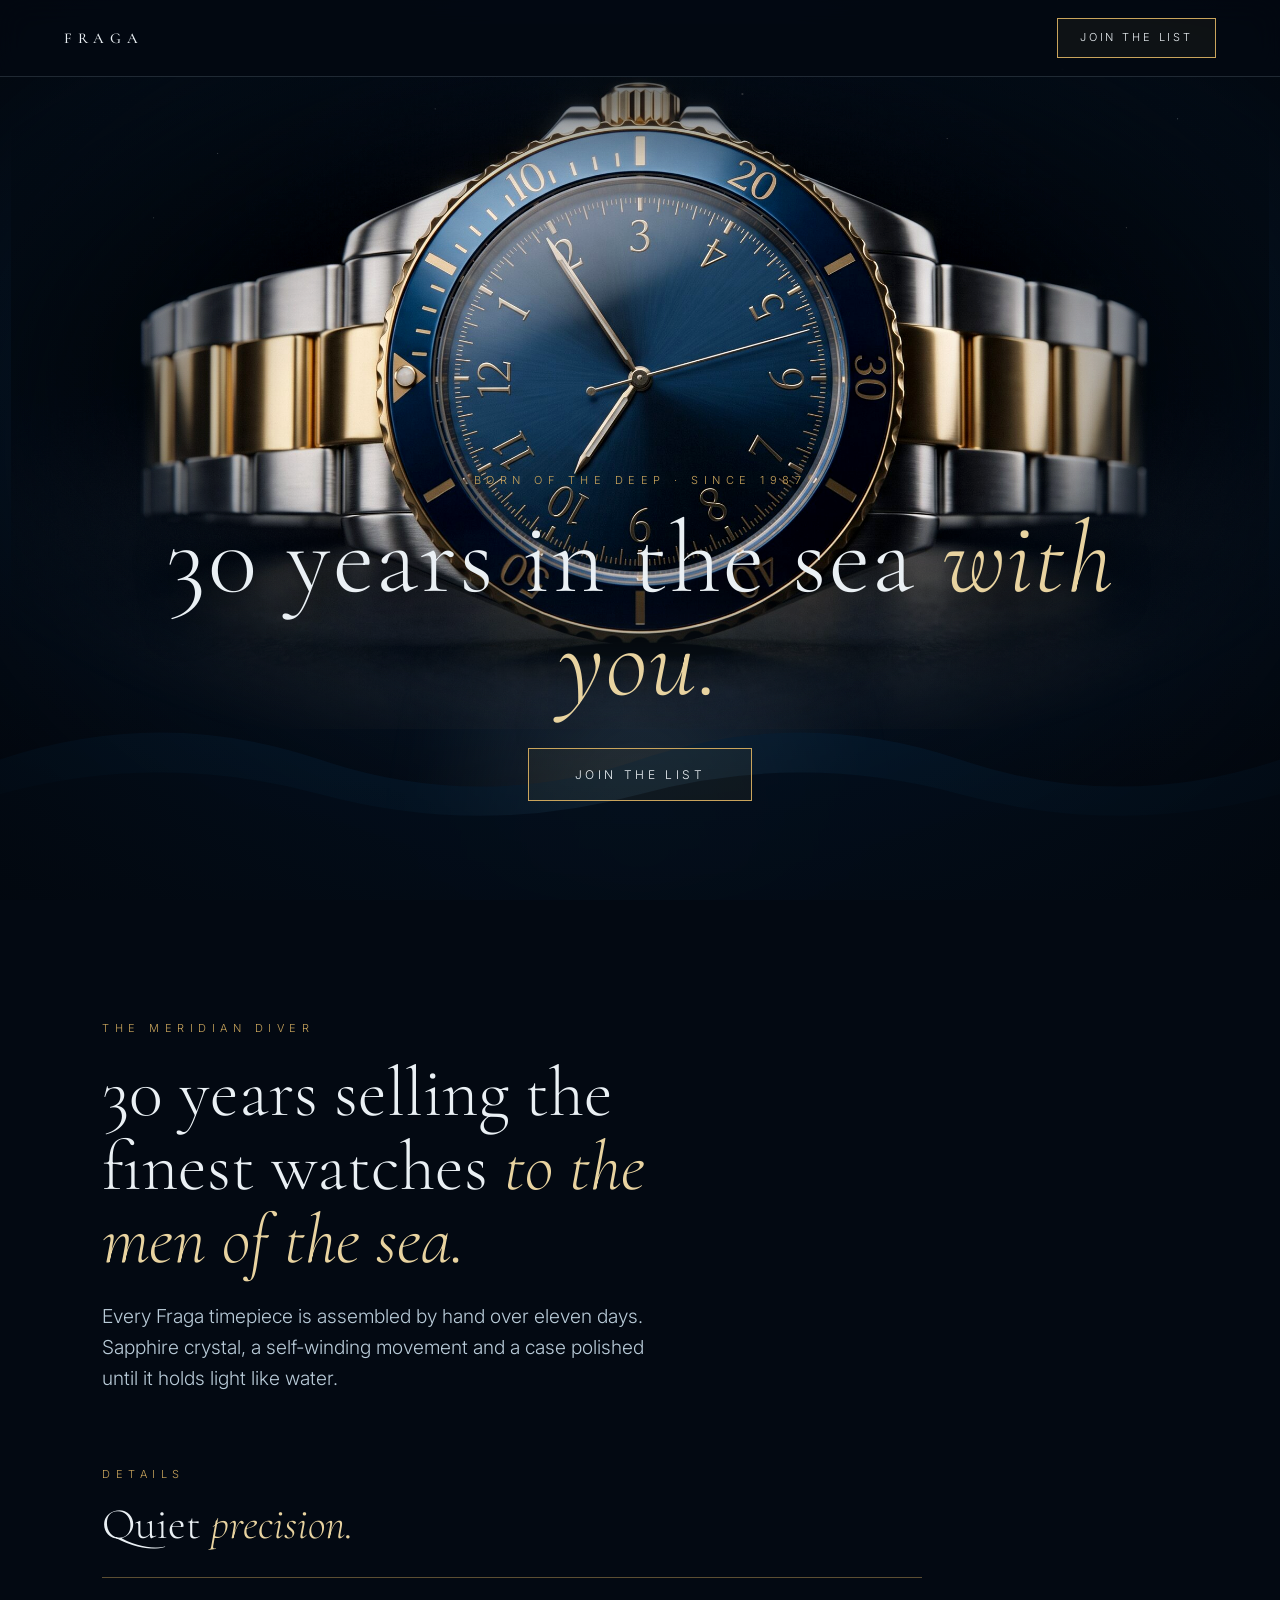
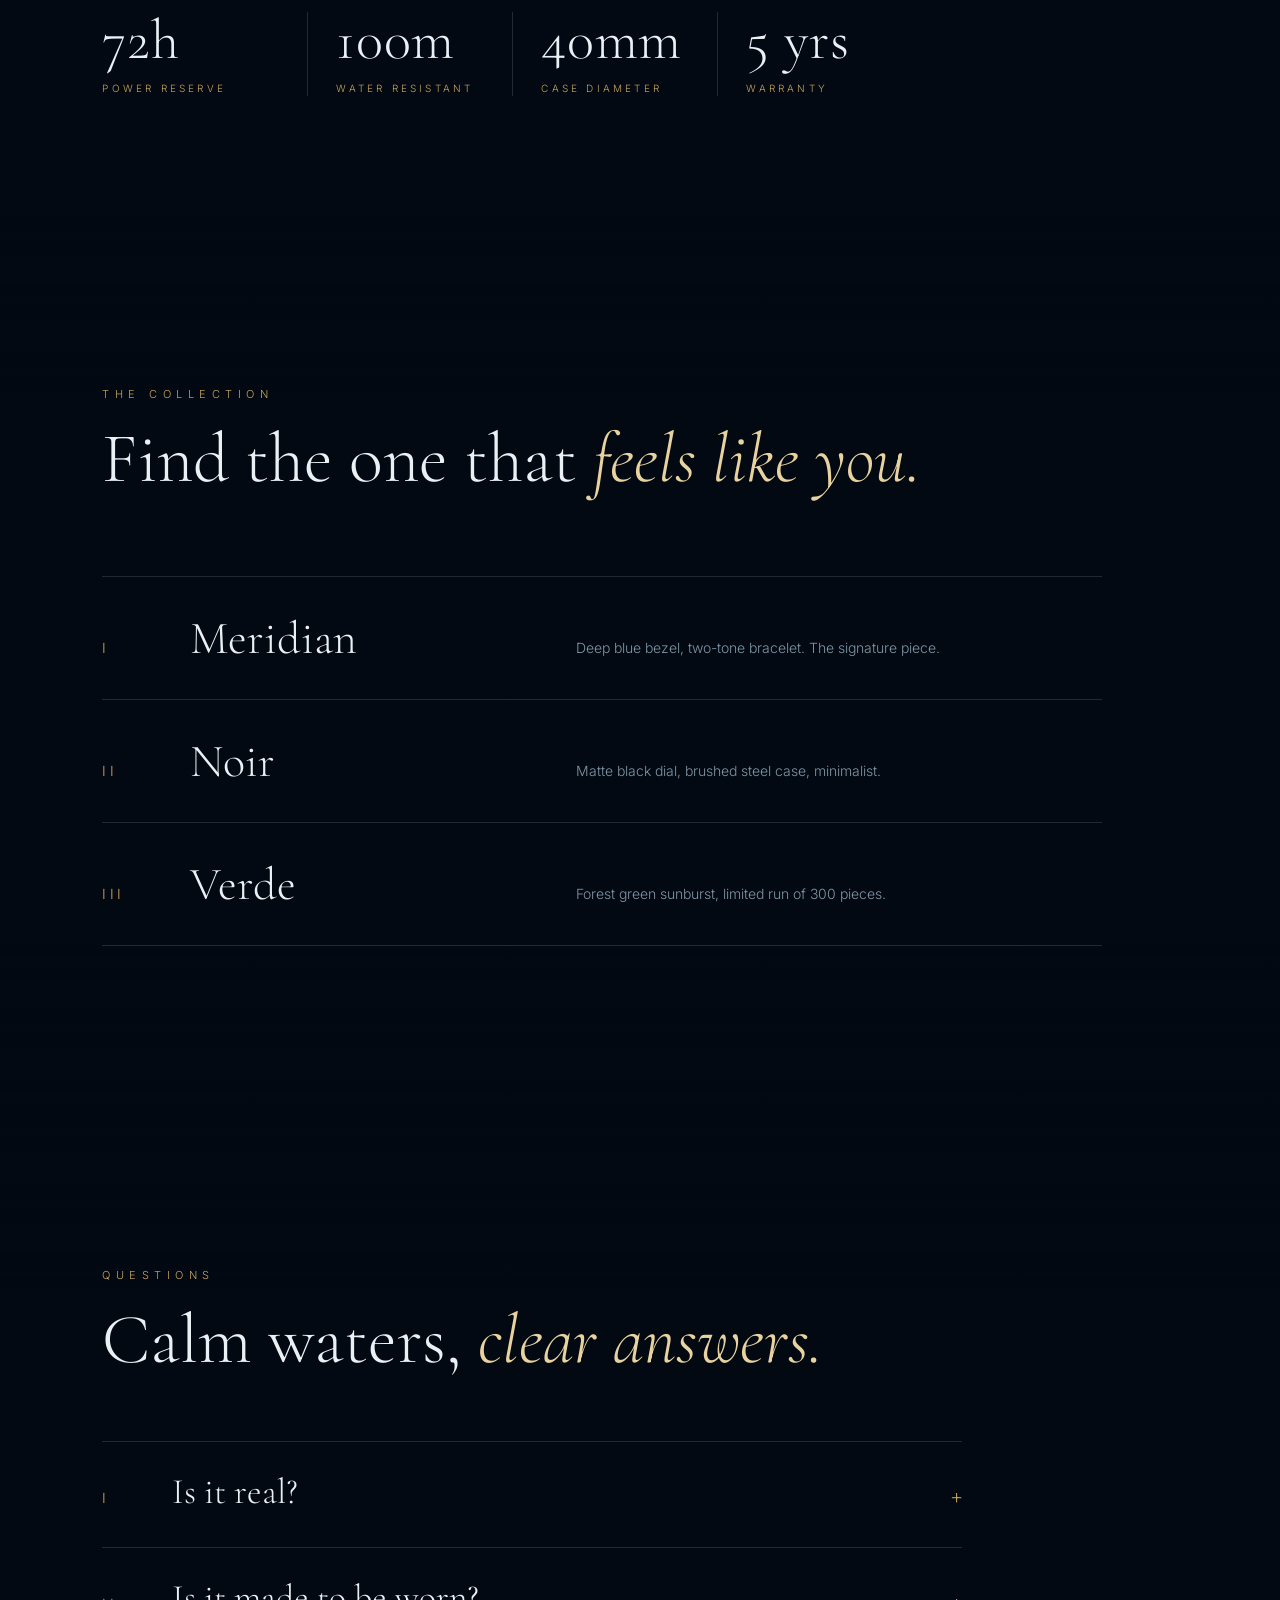
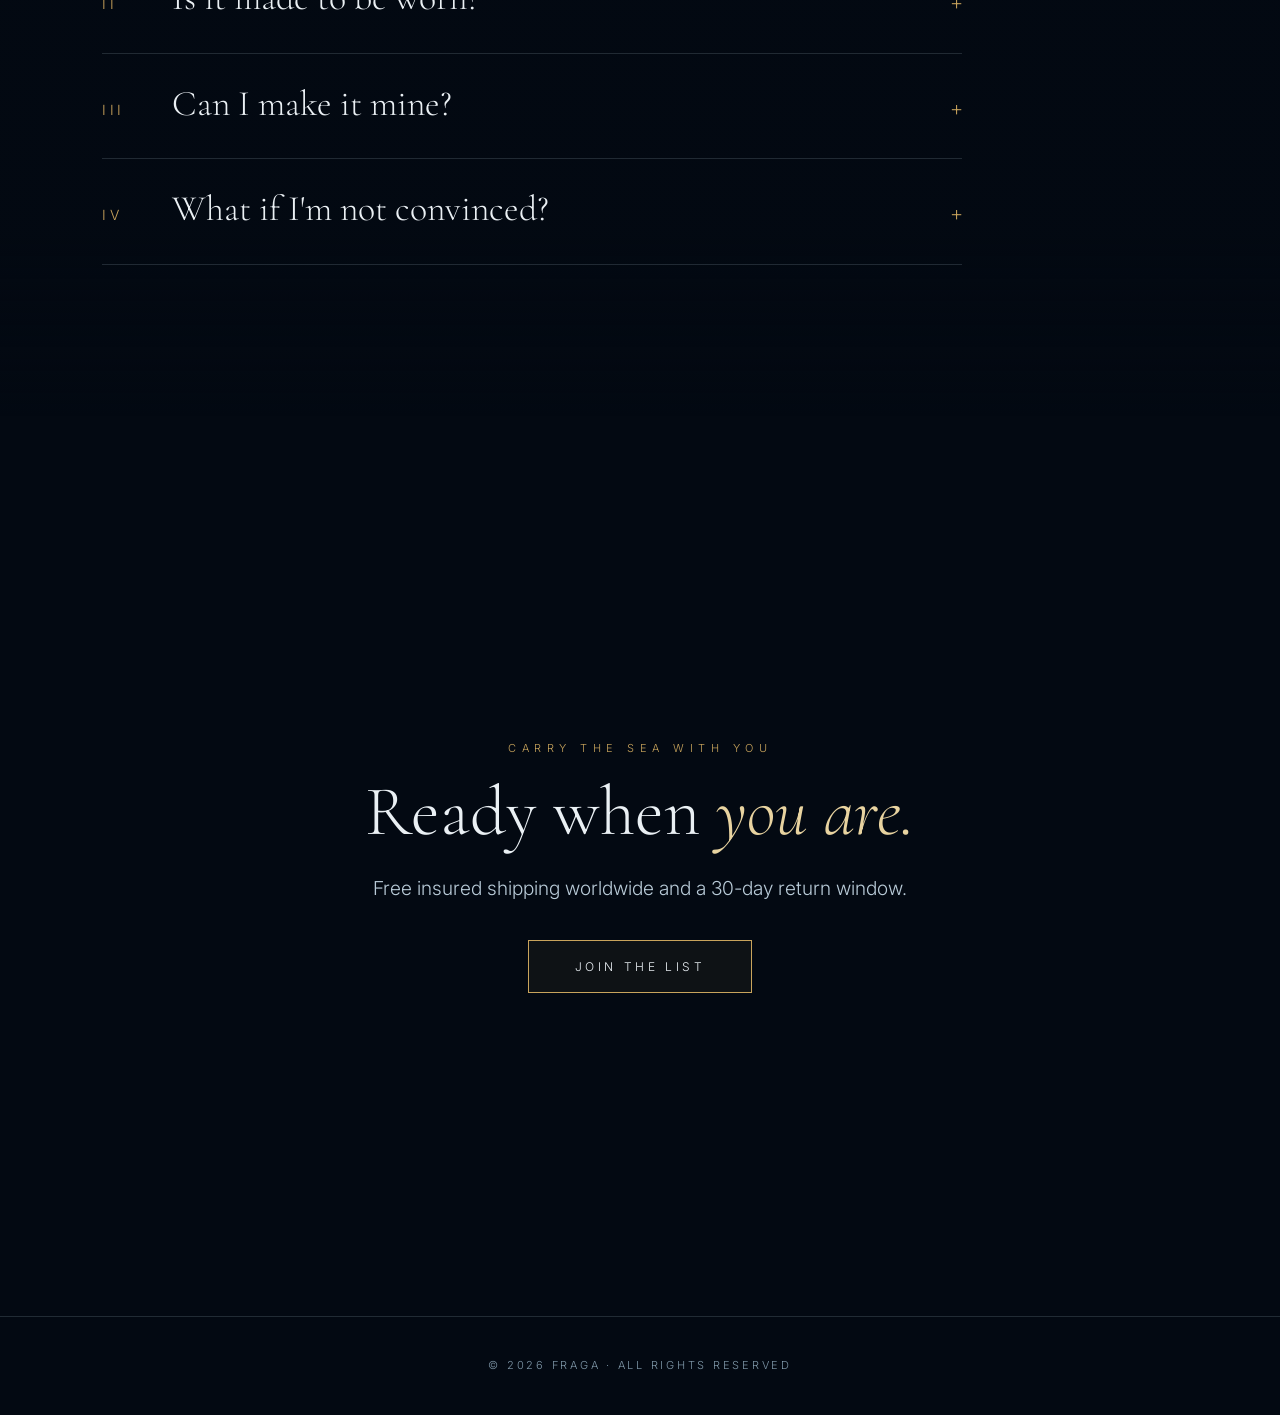
==== commit 044f0480: "Drop resale-value FAQ and close with "Carry the sea with you" Remove the "Will it hold its value?" q" ====
--- a/index.html
+++ b/index.html
@@ -82,26 +82,22 @@
         <p>Yes. Every Fraga is assembled by hand in our workshop. Numbered certificate. Serial engraved on the case back. Registered to you before it leaves.</p>
       </details>
       <details class="faq-item reveal d2">
-        <summary><span class="no">II</span><h3 class="serif">Will it hold its value?</h3><span class="plus">+</span></summary>
-        <p>We don't promise returns. We build scarcity. Limited runs, steel and gold, hand finishing. Keep the box and papers, and it resells.</p>
-      </details>
-      <details class="faq-item reveal d3">
-        <summary><span class="no">III</span><h3 class="serif">Is it made to be worn?</h3><span class="plus">+</span></summary>
+        <summary><span class="no">II</span><h3 class="serif">Is it made to be worn?</h3><span class="plus">+</span></summary>
         <p>Yes. Sapphire crystal. 100 m water resistance. Built for the boardroom, the boat and the shore. Not for a drawer.</p>
       </details>
       <details class="faq-item reveal d3">
-        <summary><span class="no">IV</span><h3 class="serif">Can I make it mine?</h3><span class="plus">+</span></summary>
+        <summary><span class="no">III</span><h3 class="serif">Can I make it mine?</h3><span class="plus">+</span></summary>
         <p>Engraving, dial, strap, case finish. Tell us what you want. Our watchmakers build it. Ready in six weeks.</p>
       </details>
       <details class="faq-item reveal d3">
-        <summary><span class="no">V</span><h3 class="serif">What if I'm not convinced?</h3><span class="plus">+</span></summary>
+        <summary><span class="no">IV</span><h3 class="serif">What if I'm not convinced?</h3><span class="plus">+</span></summary>
         <p>Wear it for 30 days. Return it, insured, for a full refund. No questions. We built it to be kept.</p>
       </details>
     </div>
   </section>
 
   <section id="contact" class="cta">
-    <p class="eyebrow reveal">Own a piece of time</p>
+    <p class="eyebrow reveal">Carry the sea with you</p>
     <h2 class="serif reveal d1">Ready when <em>you are.</em></h2>
     <p class="lead reveal d2">Free insured shipping worldwide and a 30-day return window.</p>
     <button type="button" class="btn reveal d3">Join the list</button>
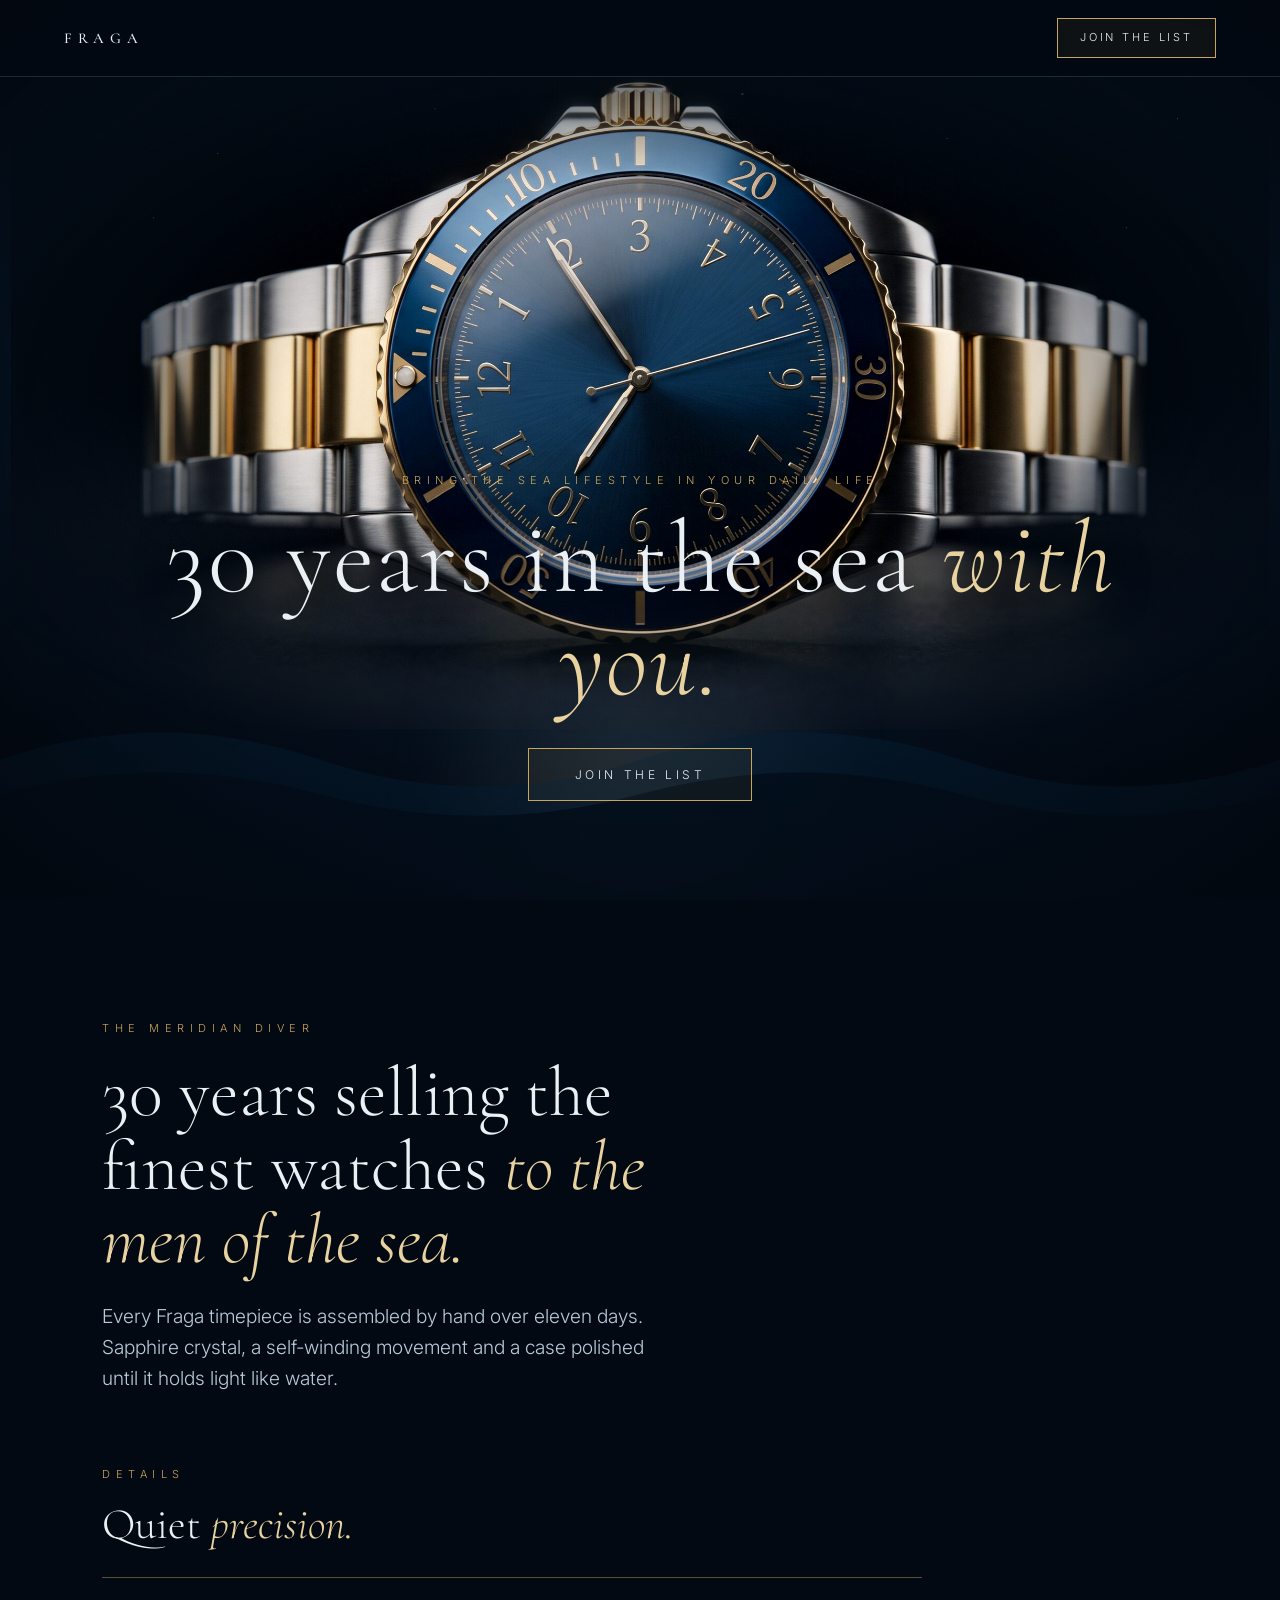
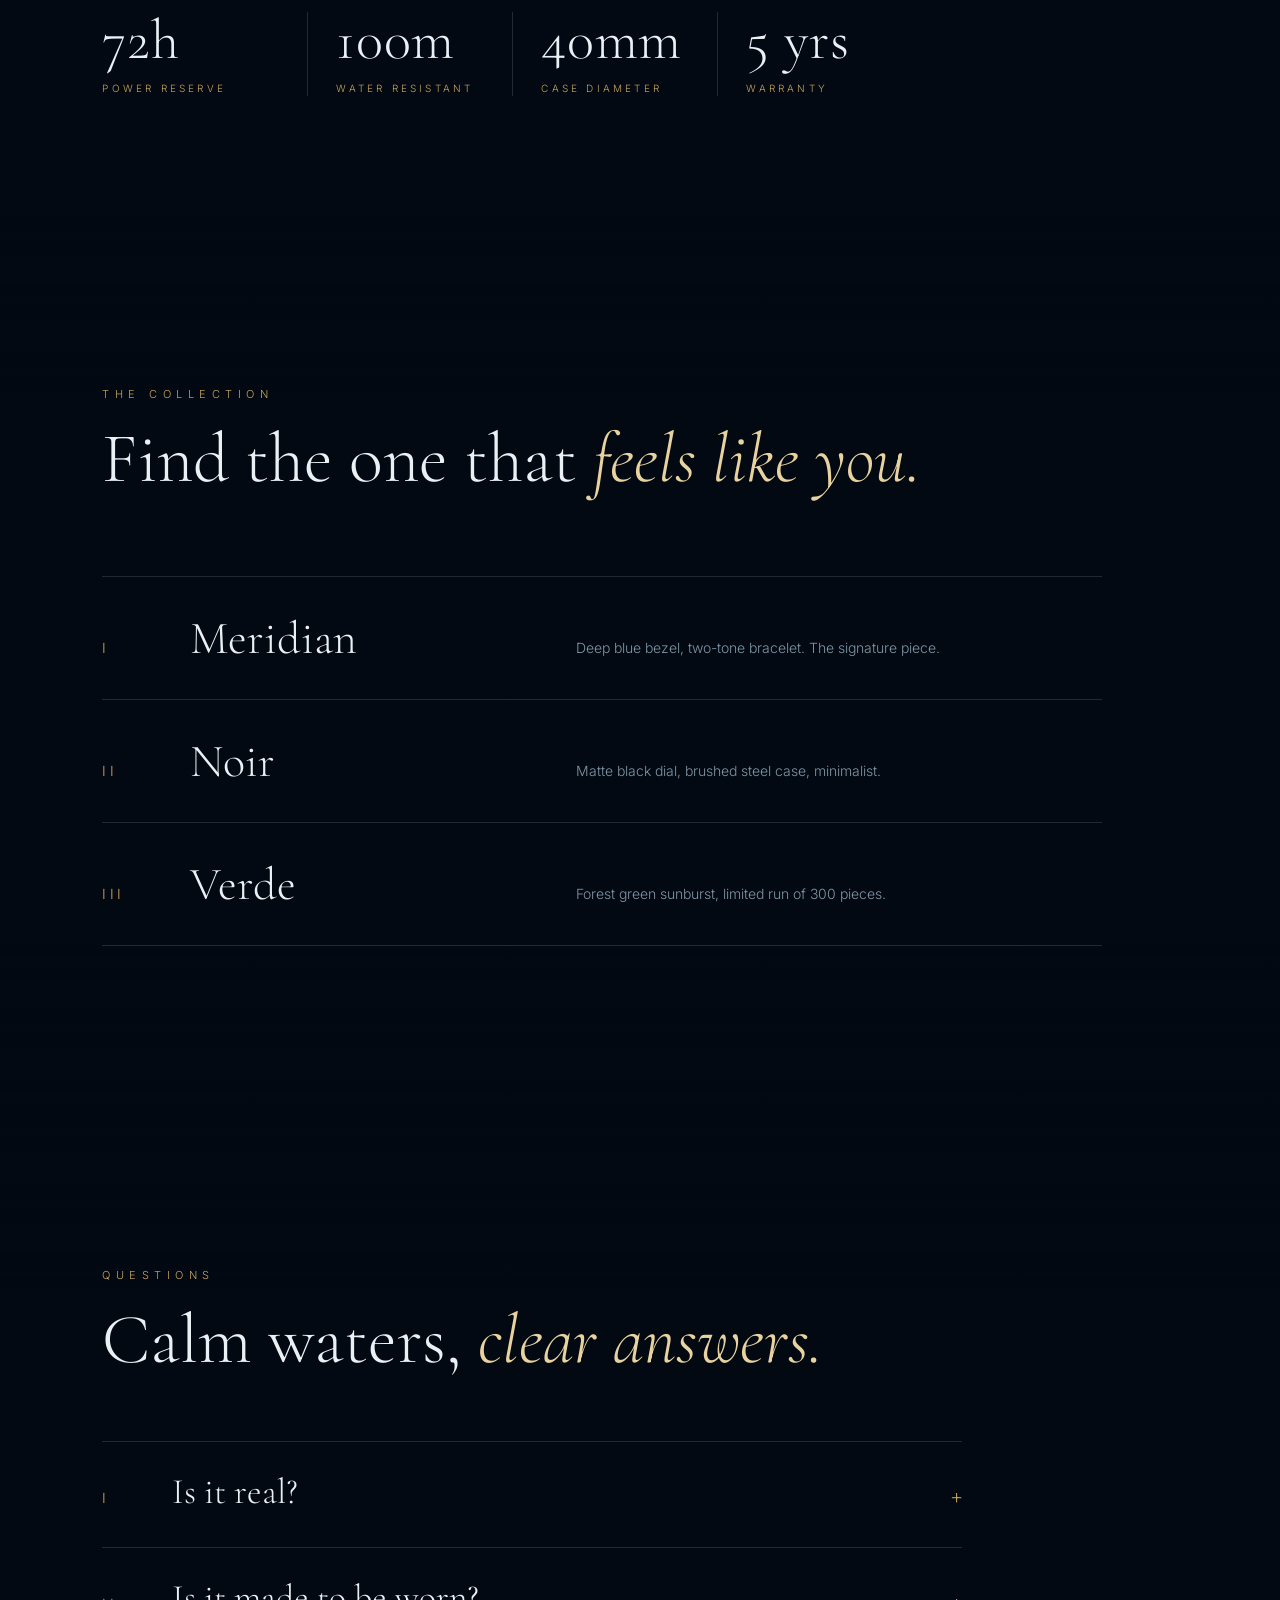
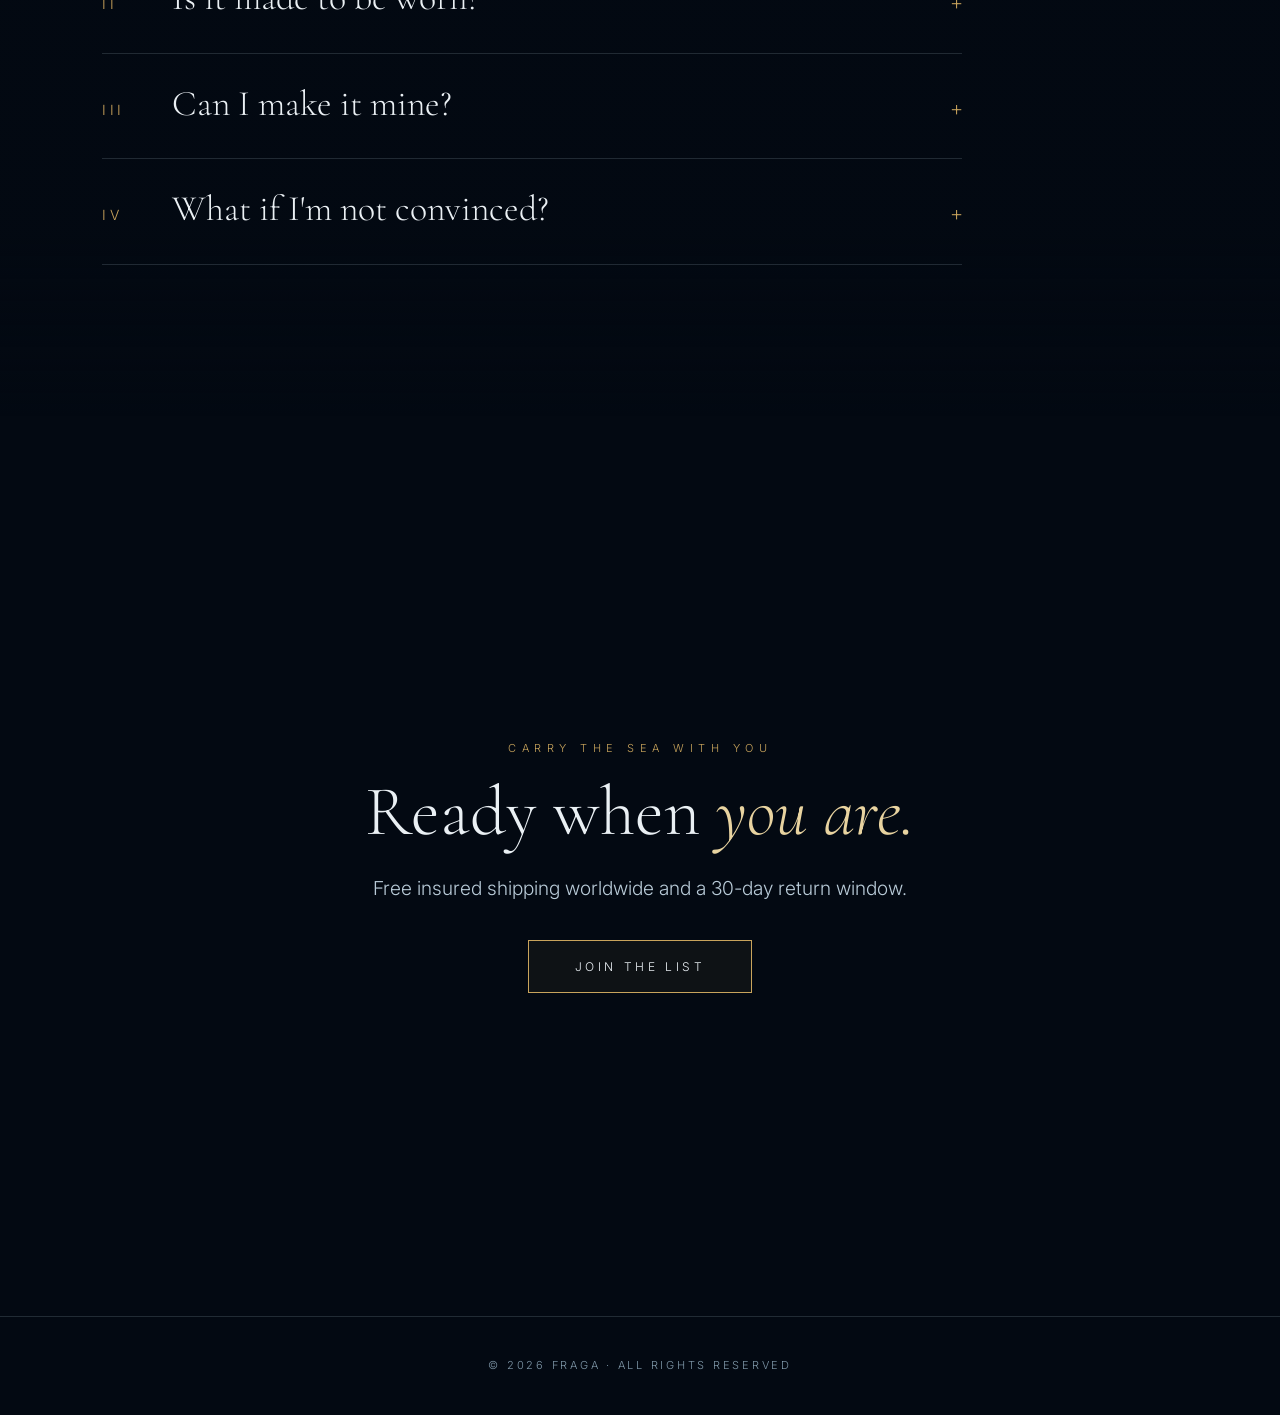
==== commit aaaf94eb: "Change hero eyebrow to "Bring the sea lifestyle in your daily life" Replaces "Born of the deep · sin" ====
--- a/index.html
+++ b/index.html
@@ -31,7 +31,7 @@
 
 <main>
   <section class="hero">
-    <p class="eyebrow reveal in">Born of the deep · since 1987</p>
+    <p class="eyebrow reveal in">Bring the sea lifestyle in your daily life</p>
     <h1 class="serif reveal in d1">30 years in the sea <em style="color:var(--gold-soft)">with you.</em></h1>
     <button type="button" class="btn reveal in d2">Join the list</button>
   </section>
--- a/styles.css
+++ b/styles.css
@@ -102,6 +102,7 @@
   padding: 120px clamp(24px, 8vw, 120px);
 }
 .hero { align-items: center; text-align: center; justify-content: flex-end; padding-bottom: 11vh; }
+.hero .eyebrow { text-wrap: balance; }
 .eyebrow { font-size: 11px; letter-spacing: .5em; text-transform: uppercase; color: var(--gold); margin-bottom: 18px; }
 h1 { font-size: clamp(48px, 8vw, 110px); font-weight: 300; line-height: 1; letter-spacing: .02em; text-shadow: 0 6px 40px rgba(0,0,0,.8); }
 h2 { font-size: clamp(36px, 5.5vw, 76px); font-weight: 300; line-height: 1.05; margin-bottom: 24px; }
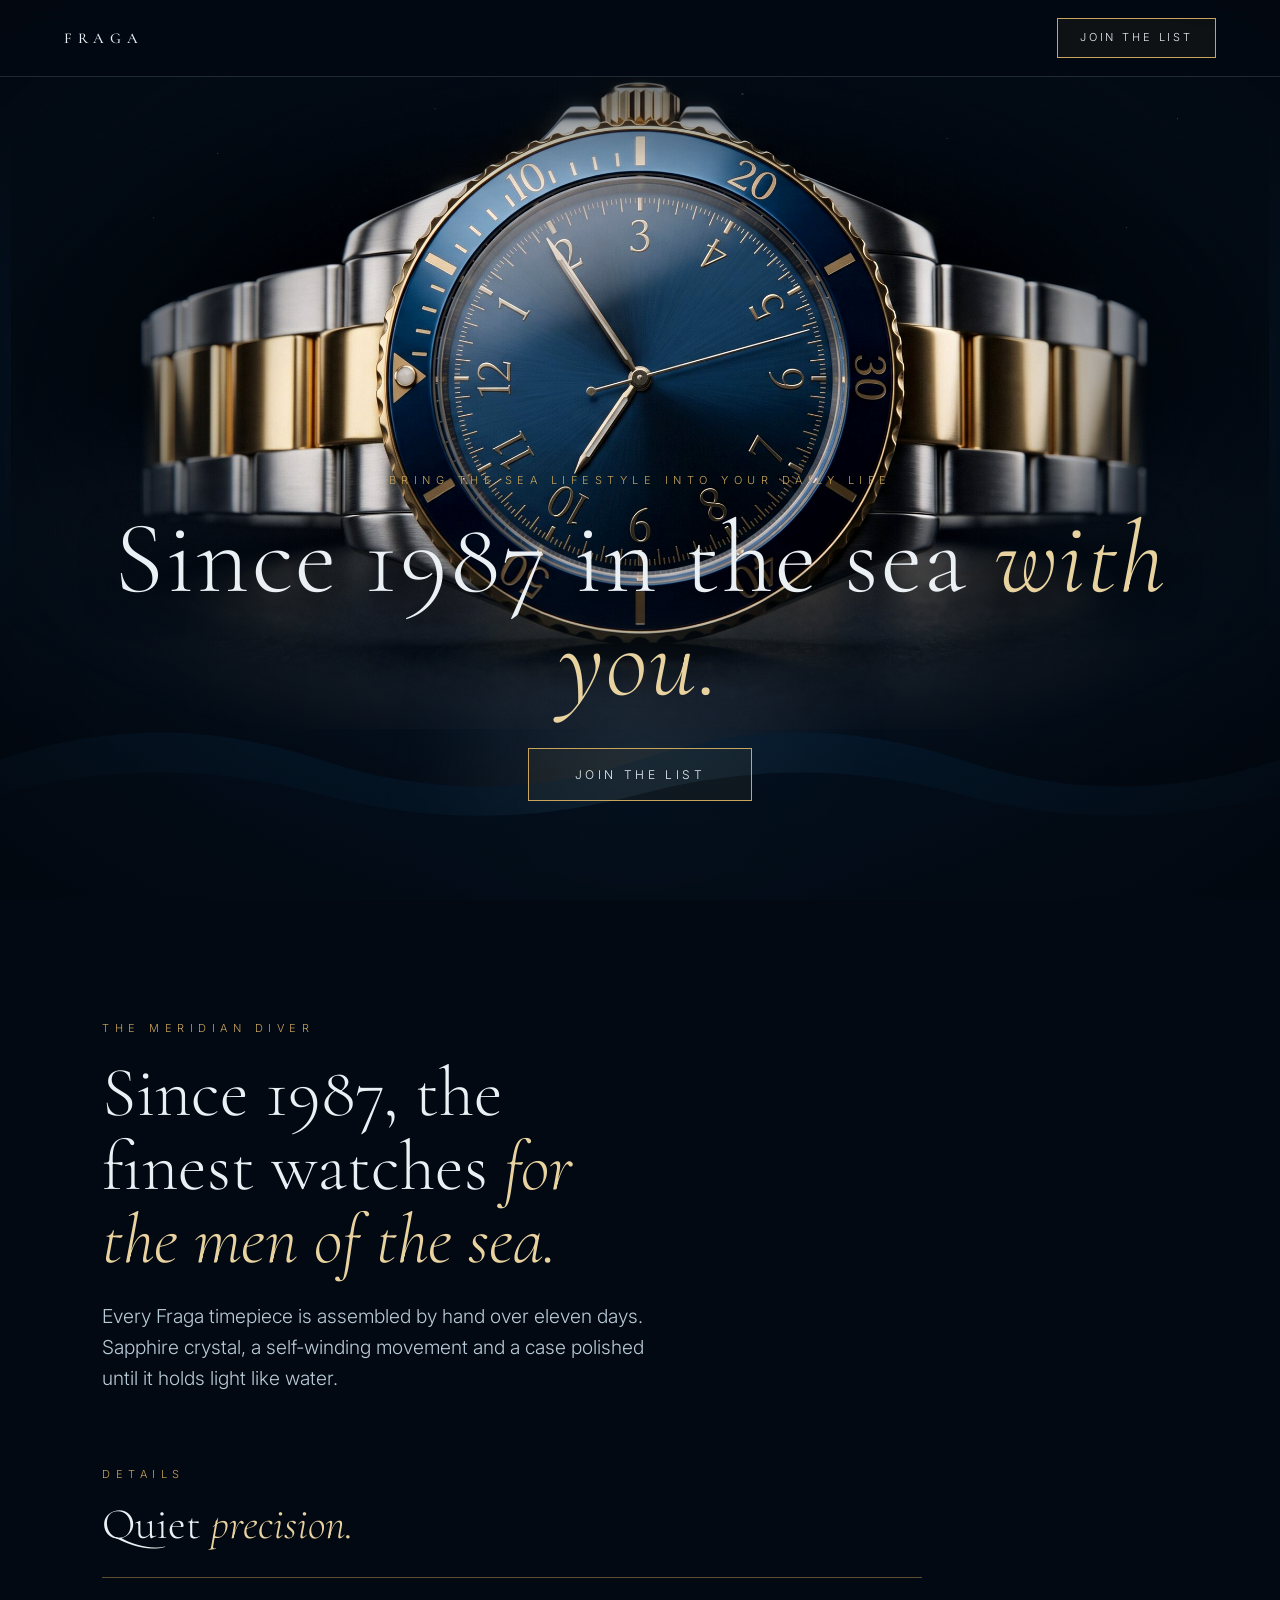
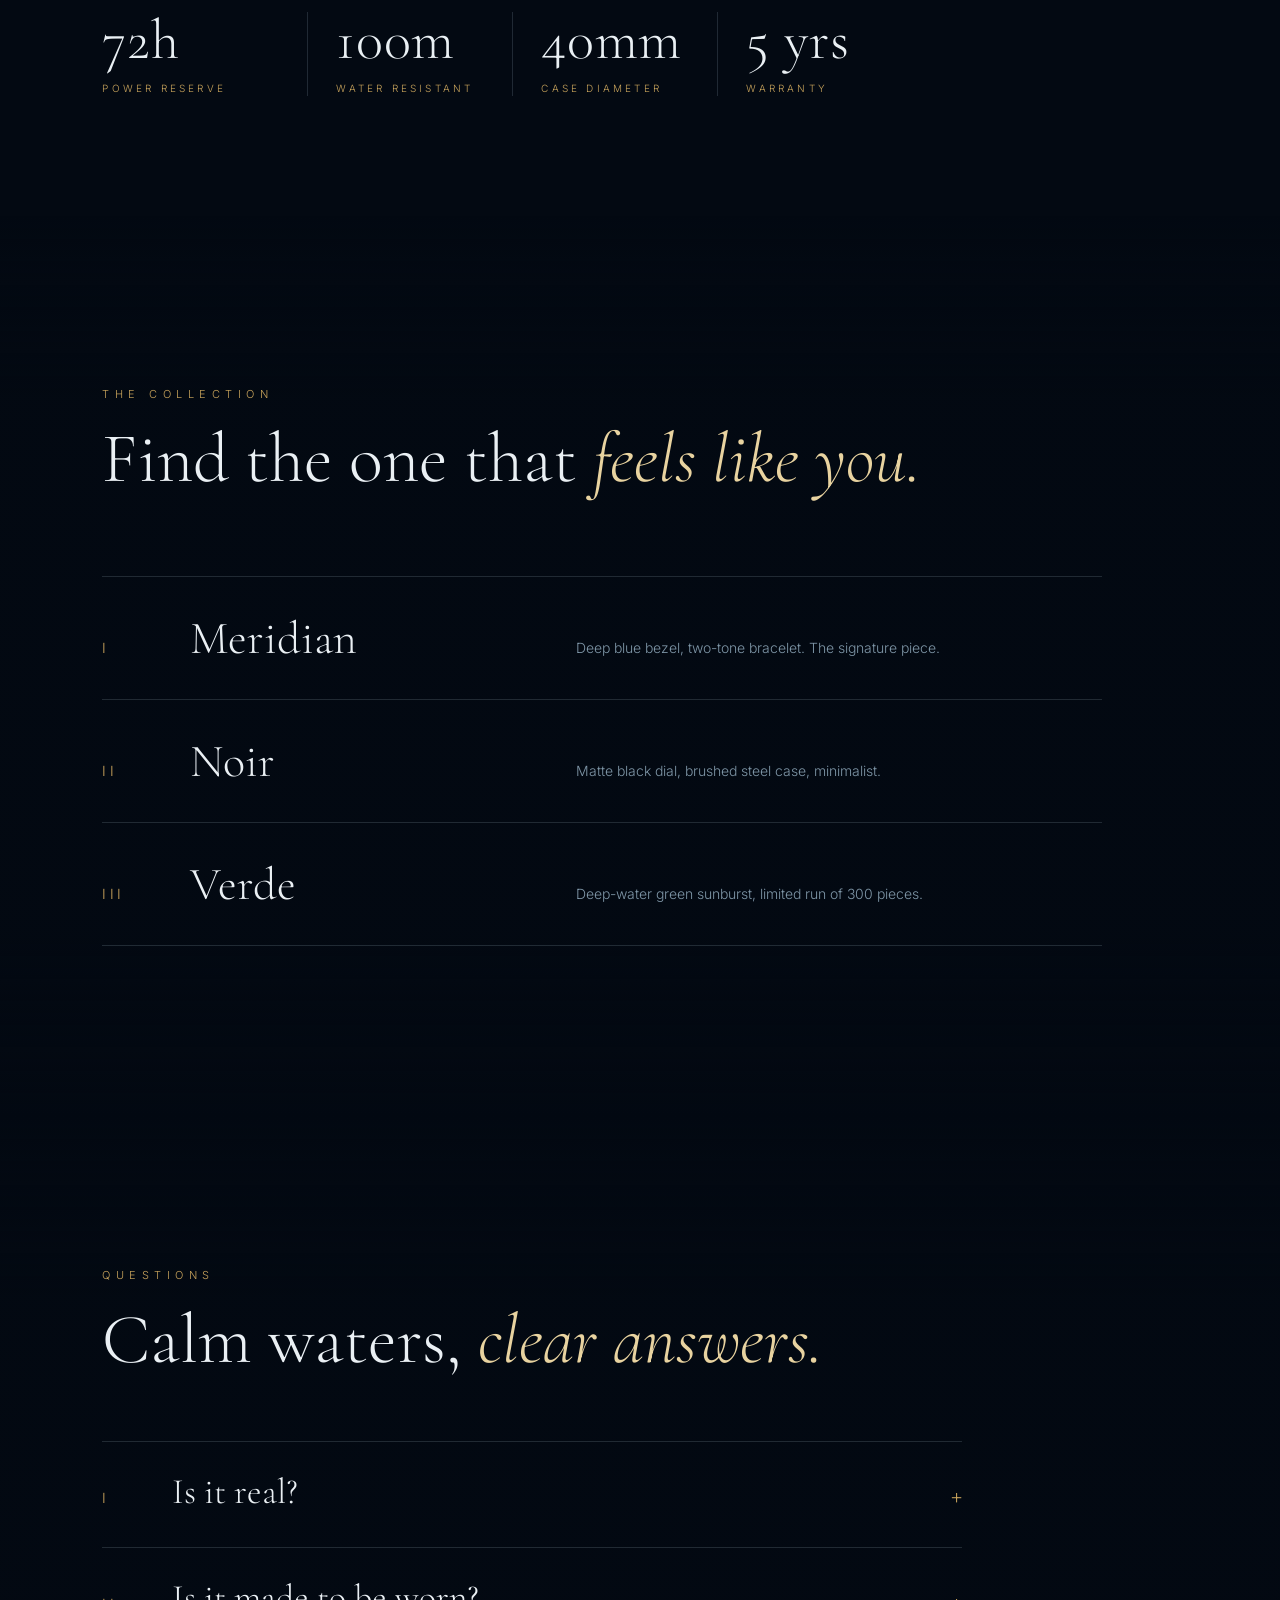
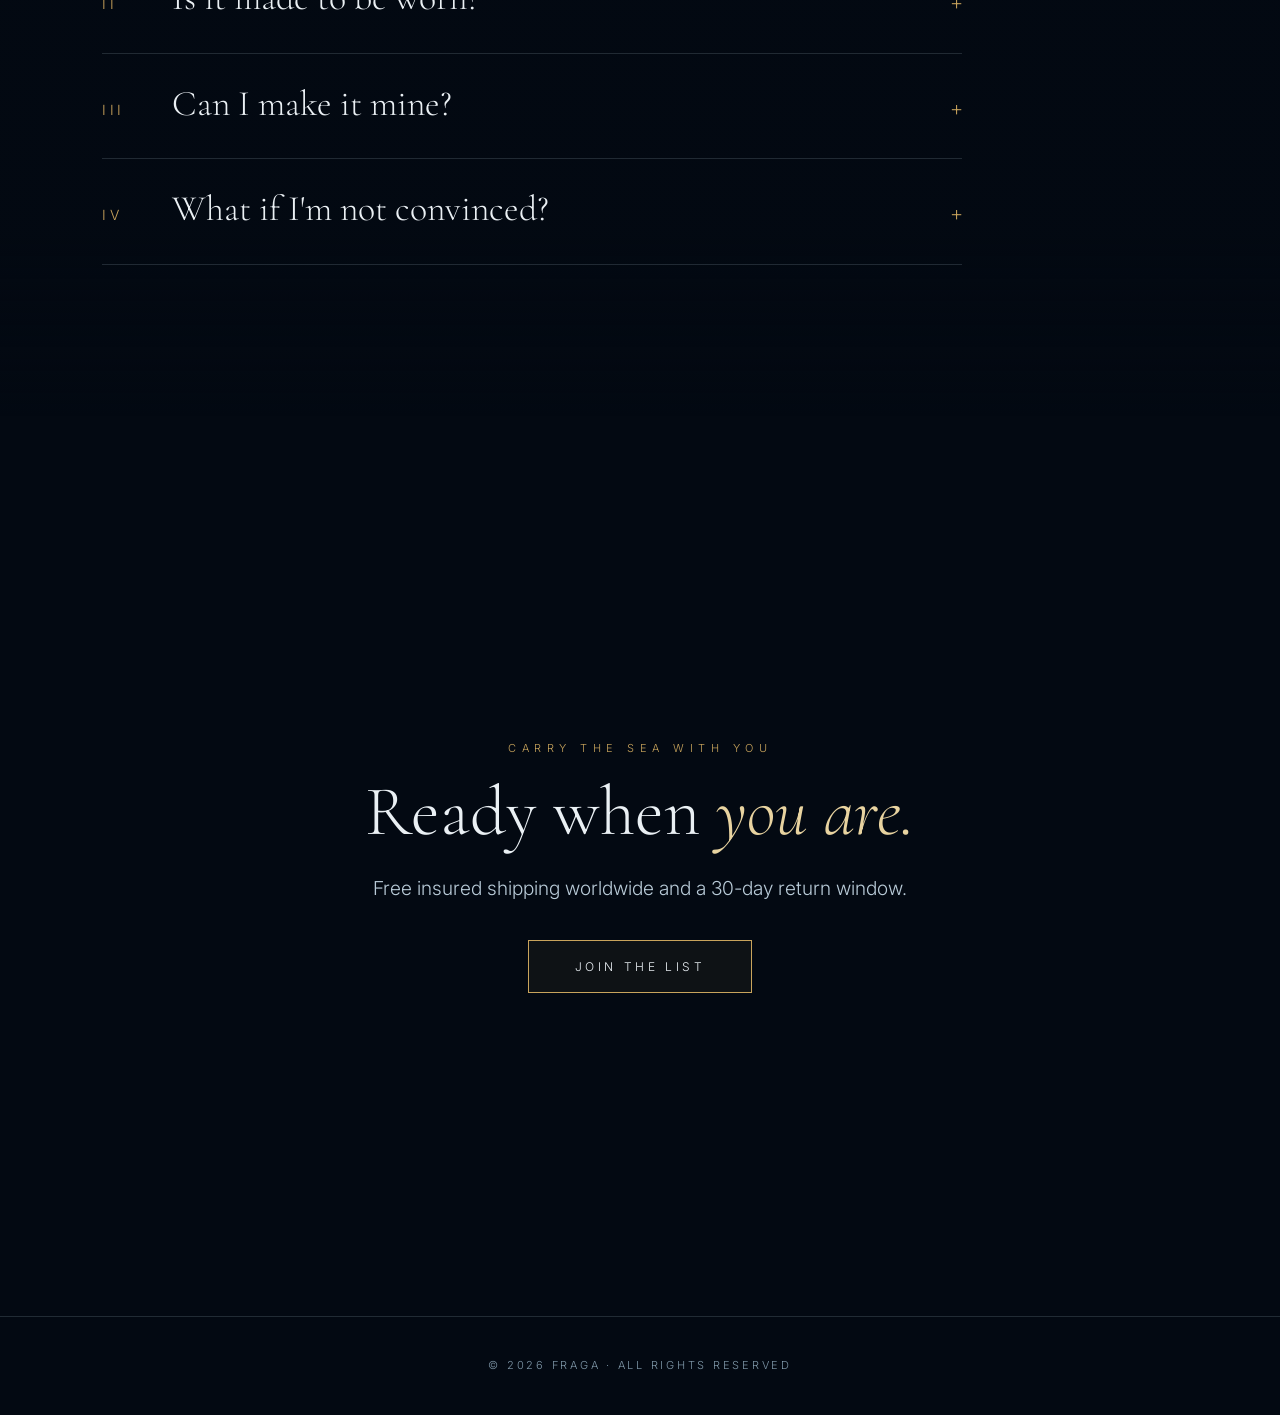
==== commit bcc69478: "Align site copy with the 1987 heritage and coastal audience Replace "30 years" with "Since 1987" in " ====
--- a/index.html
+++ b/index.html
@@ -3,8 +3,8 @@
 <head>
 <meta charset="utf-8">
 <meta name="viewport" content="width=device-width, initial-scale=1">
-<title>Fraga — Fine Watches</title>
-<meta name="description" content="Fraga sells timepieces built to be worn for a lifetime.">
+<title>Fraga — Watches of the Sea since 1987</title>
+<meta name="description" content="Since 1987, Fraga has built hand-finished watches for men who live by the sea.">
 <link rel="preconnect" href="https://fonts.googleapis.com"><link rel="preconnect" href="https://fonts.gstatic.com" crossorigin>
 <link href="https://fonts.googleapis.com/css2?family=Cormorant+Garamond:ital,wght@0,300;0,400;0,500;1,300;1,400&family=Inter:wght@300;400;500&display=swap" rel="stylesheet">
 <link rel="stylesheet" href="styles.css">
@@ -31,15 +31,15 @@
 
 <main>
   <section class="hero">
-    <p class="eyebrow reveal in">Bring the sea lifestyle in your daily life</p>
-    <h1 class="serif reveal in d1">30 years in the sea <em style="color:var(--gold-soft)">with you.</em></h1>
+    <p class="eyebrow reveal in">Bring the sea lifestyle into your daily life</p>
+    <h1 class="serif reveal in d1">Since 1987 in the sea <em style="color:var(--gold-soft)">with you.</em></h1>
     <button type="button" class="btn reveal in d2">Join the list</button>
   </section>
 
   <section id="story">
     <div class="panel">
       <p class="eyebrow reveal">The Meridian Diver</p>
-      <h2 class="serif reveal d1">30 years selling the finest watches <em>to the men of the sea.</em></h2>
+      <h2 class="serif reveal d1">Since 1987, the finest watches <em>for the men of the sea.</em></h2>
       <p class="lead reveal d2">Every Fraga timepiece is assembled by hand over eleven days. Sapphire crystal, a self-winding movement and a case polished until it holds light like water.</p>
     </div>
     <div class="proof">
@@ -68,7 +68,7 @@
       </article>
       <article class="piece reveal d3">
         <span class="no">III</span><h3 class="serif">Verde</h3>
-        <p>Forest green sunburst, limited run of 300 pieces.</p>
+        <p>Deep-water green sunburst, limited run of 300 pieces.</p>
       </article>
     </div>
   </section>
@@ -83,7 +83,7 @@
       </details>
       <details class="faq-item reveal d2">
         <summary><span class="no">II</span><h3 class="serif">Is it made to be worn?</h3><span class="plus">+</span></summary>
-        <p>Yes. Sapphire crystal. 100 m water resistance. Built for the boardroom, the boat and the shore. Not for a drawer.</p>
+        <p>Yes. Sapphire crystal. 100 m water resistance. Built for the deck, the water and the table after. Not for a drawer.</p>
       </details>
       <details class="faq-item reveal d3">
         <summary><span class="no">III</span><h3 class="serif">Can I make it mine?</h3><span class="plus">+</span></summary>
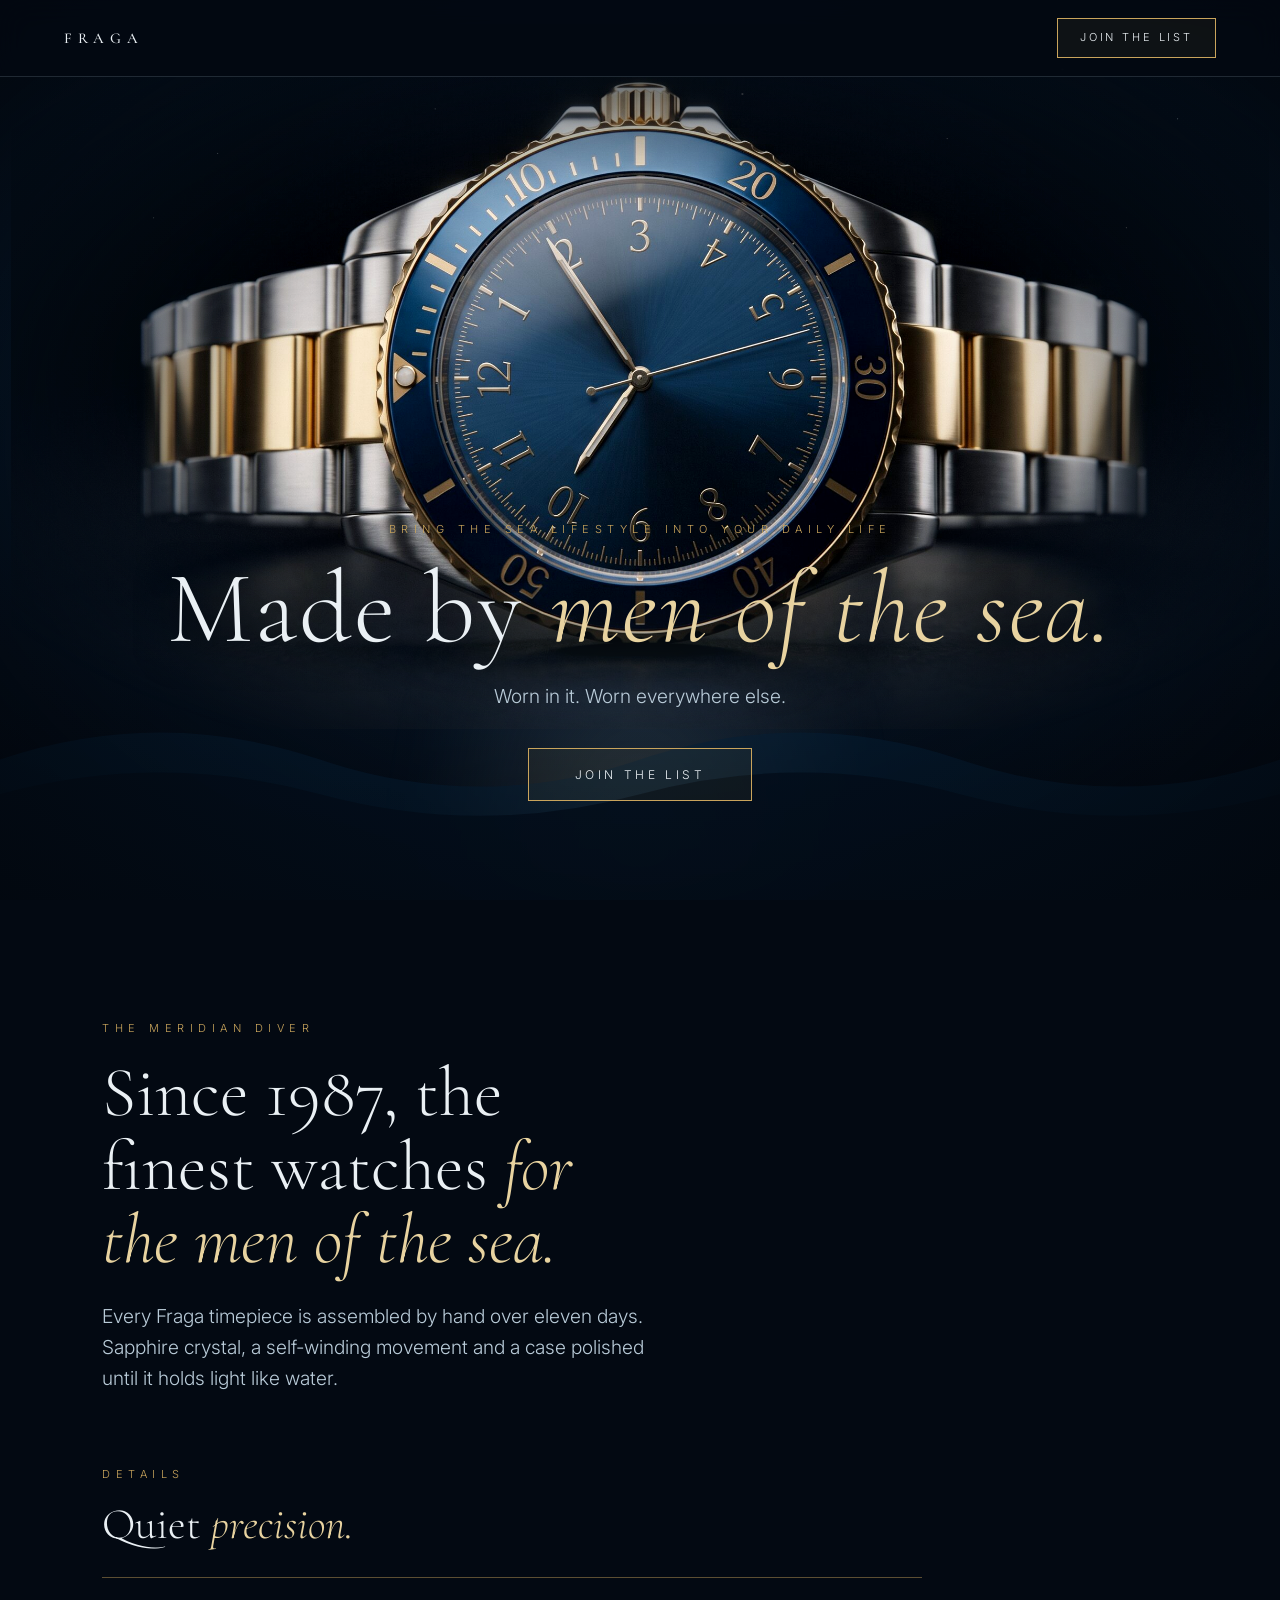
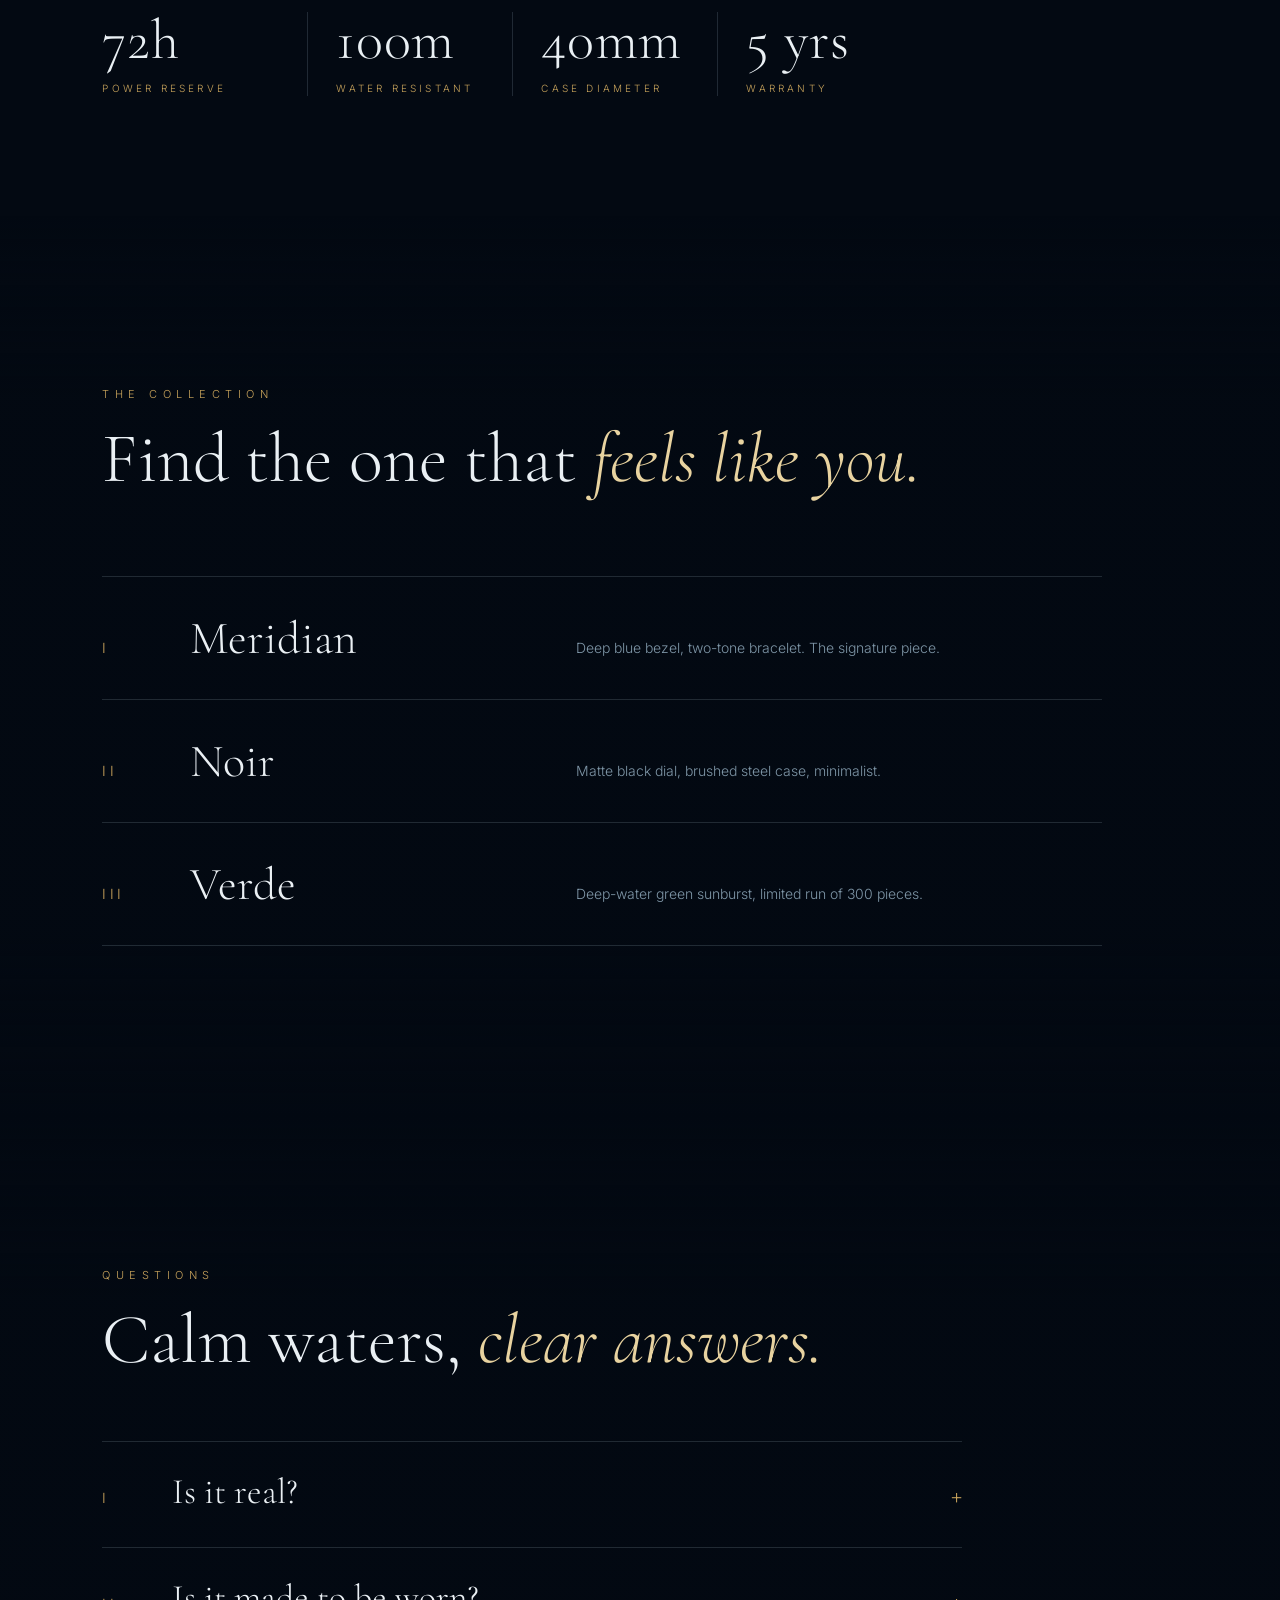
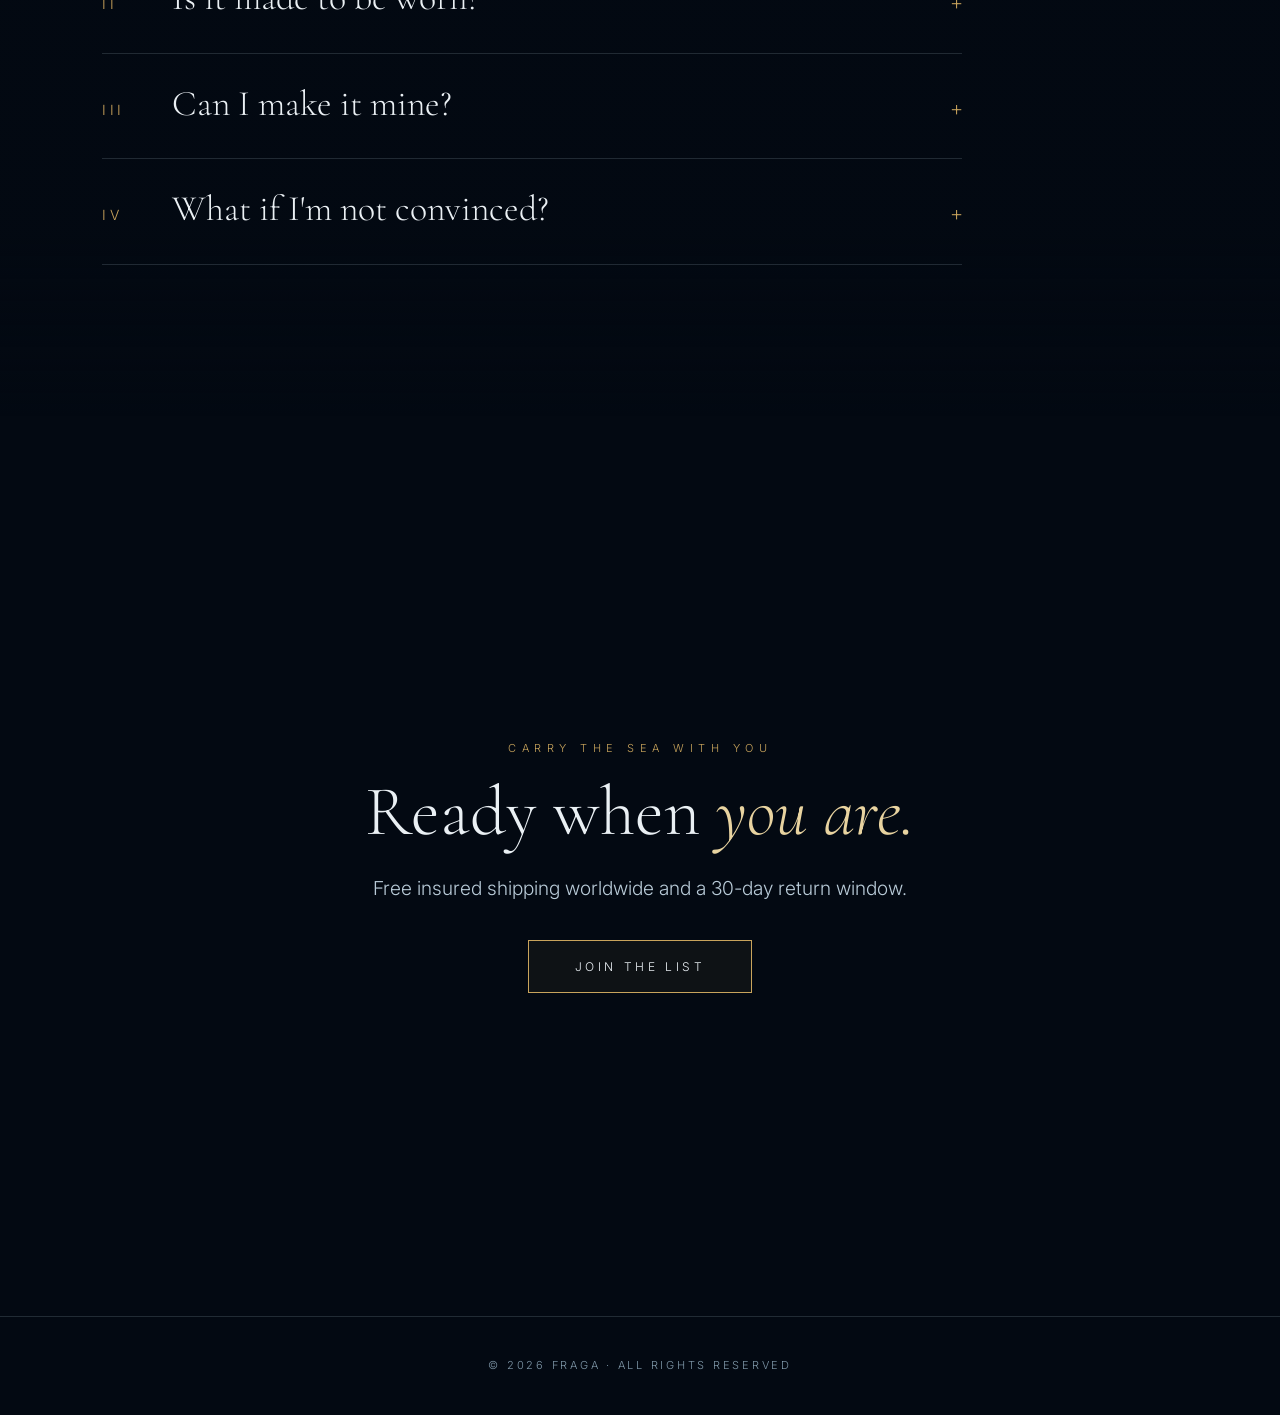
==== commit 39f3061c: "Change hero headline to "Made by men of the sea." with a subline Add "Worn in it. Worn everywhere el" ====
--- a/index.html
+++ b/index.html
@@ -32,8 +32,9 @@
 <main>
   <section class="hero">
     <p class="eyebrow reveal in">Bring the sea lifestyle into your daily life</p>
-    <h1 class="serif reveal in d1">Since 1987 in the sea <em style="color:var(--gold-soft)">with you.</em></h1>
-    <button type="button" class="btn reveal in d2">Join the list</button>
+    <h1 class="serif reveal in d1">Made by <em style="color:var(--gold-soft)">men of the sea.</em></h1>
+    <p class="lead hero-sub reveal in d2">Worn in it. Worn everywhere else.</p>
+    <button type="button" class="btn reveal in d3">Join the list</button>
   </section>
 
   <section id="story">
--- a/styles.css
+++ b/styles.css
@@ -103,6 +103,7 @@
 }
 .hero { align-items: center; text-align: center; justify-content: flex-end; padding-bottom: 11vh; }
 .hero .eyebrow { text-wrap: balance; }
+.hero .hero-sub { margin-top: 22px; }
 .eyebrow { font-size: 11px; letter-spacing: .5em; text-transform: uppercase; color: var(--gold); margin-bottom: 18px; }
 h1 { font-size: clamp(48px, 8vw, 110px); font-weight: 300; line-height: 1; letter-spacing: .02em; text-shadow: 0 6px 40px rgba(0,0,0,.8); }
 h2 { font-size: clamp(36px, 5.5vw, 76px); font-weight: 300; line-height: 1.05; margin-bottom: 24px; }
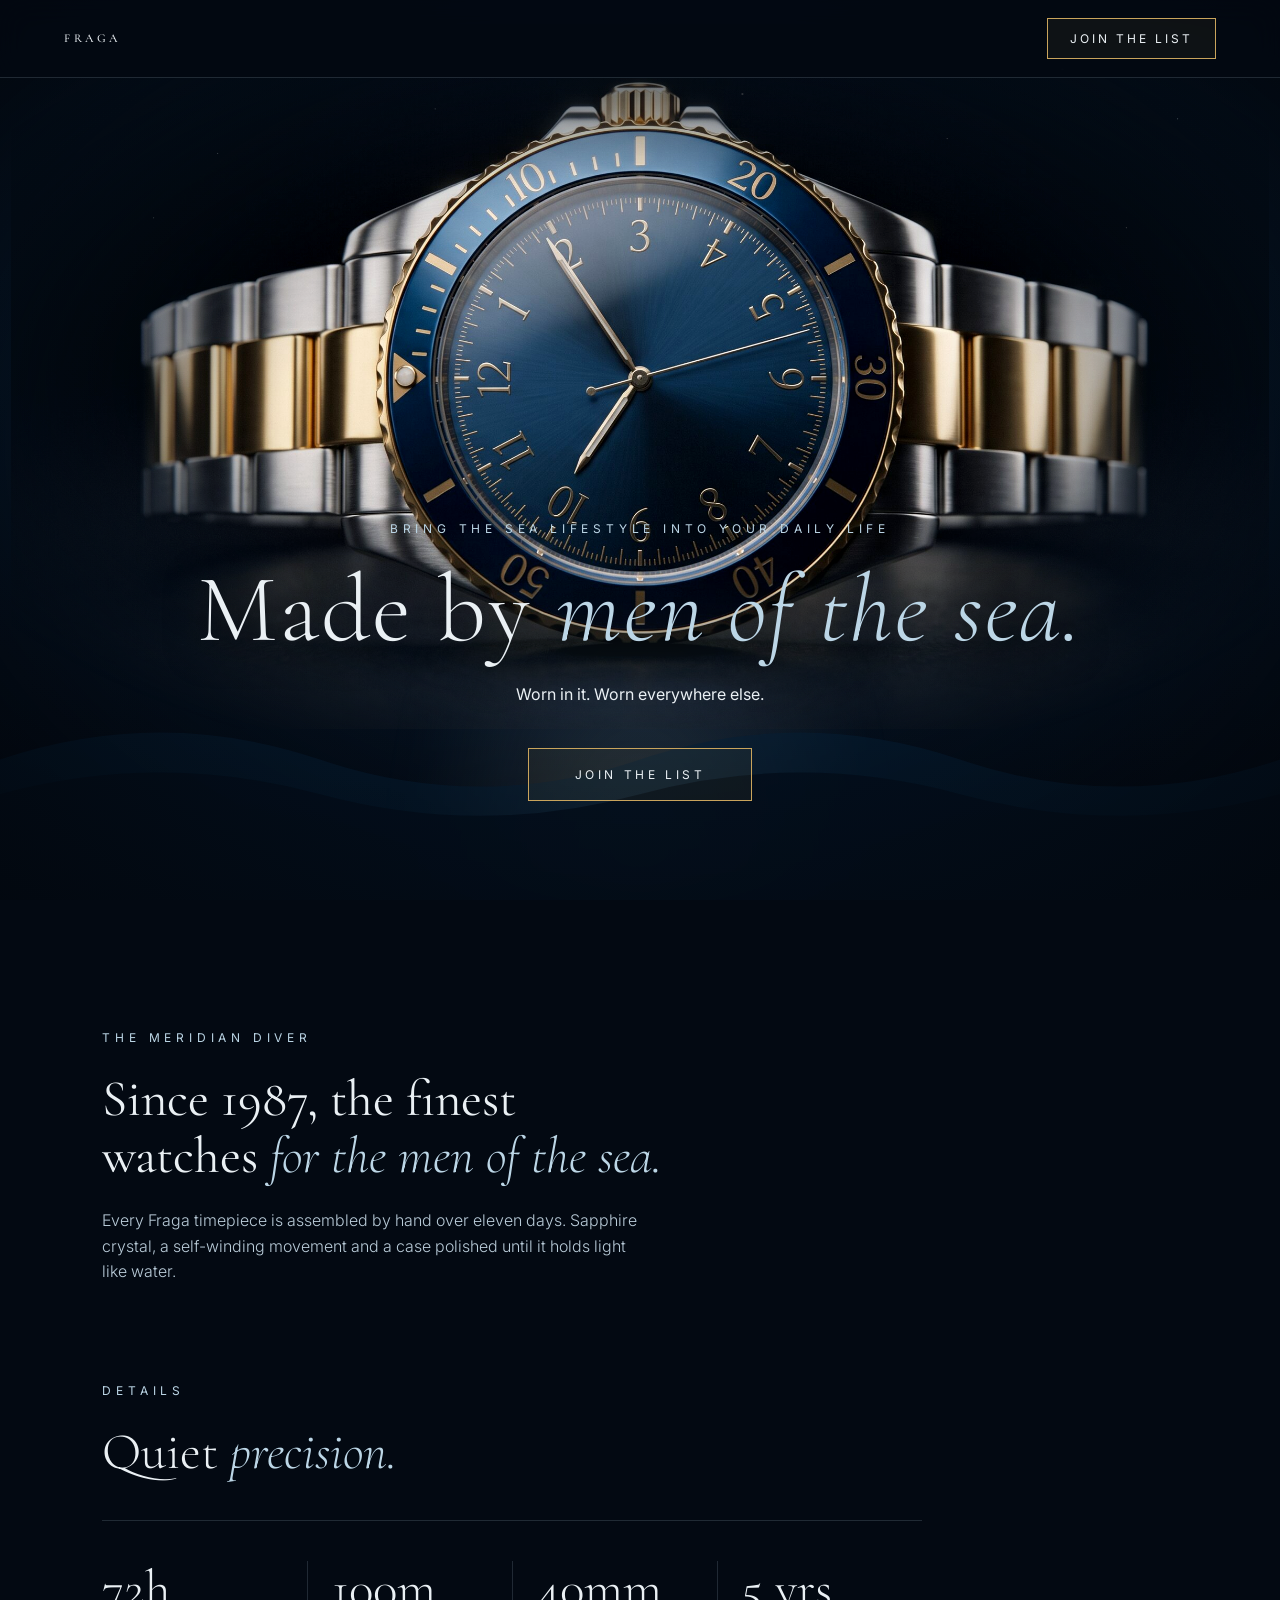
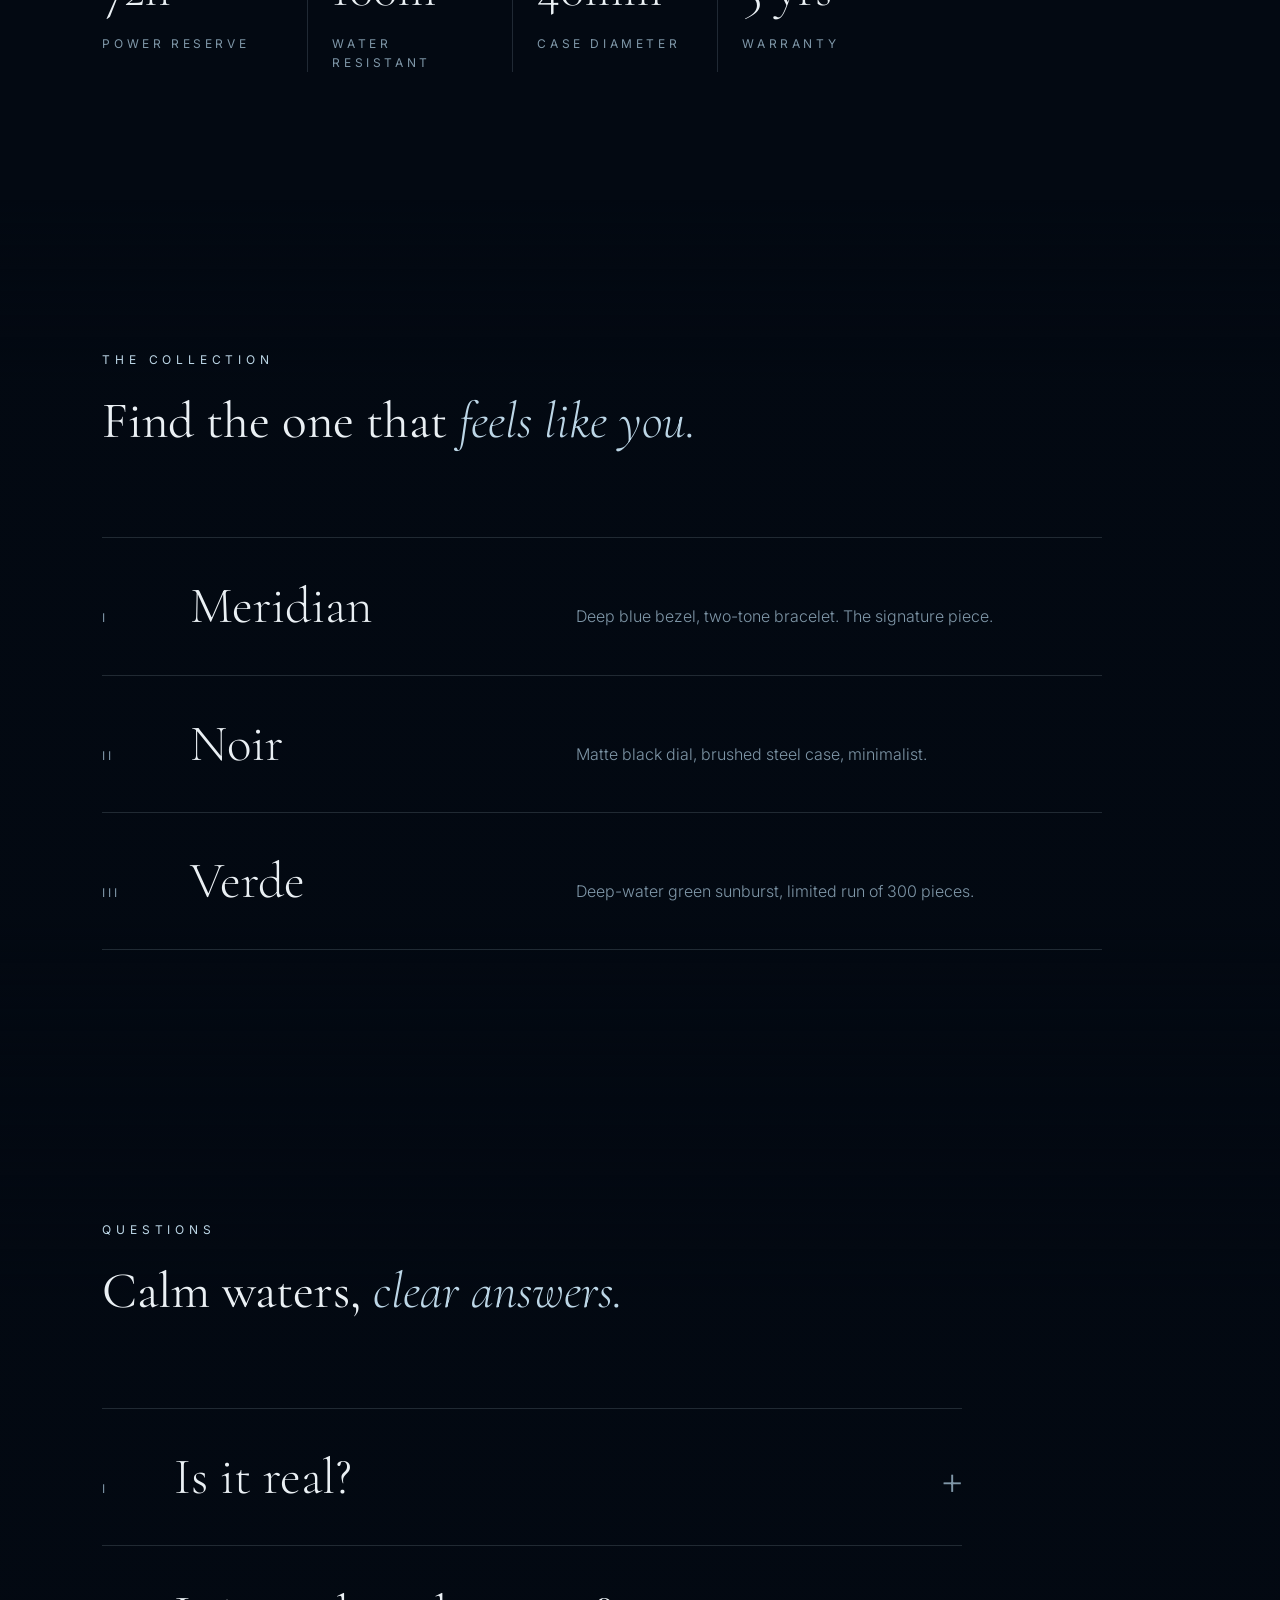
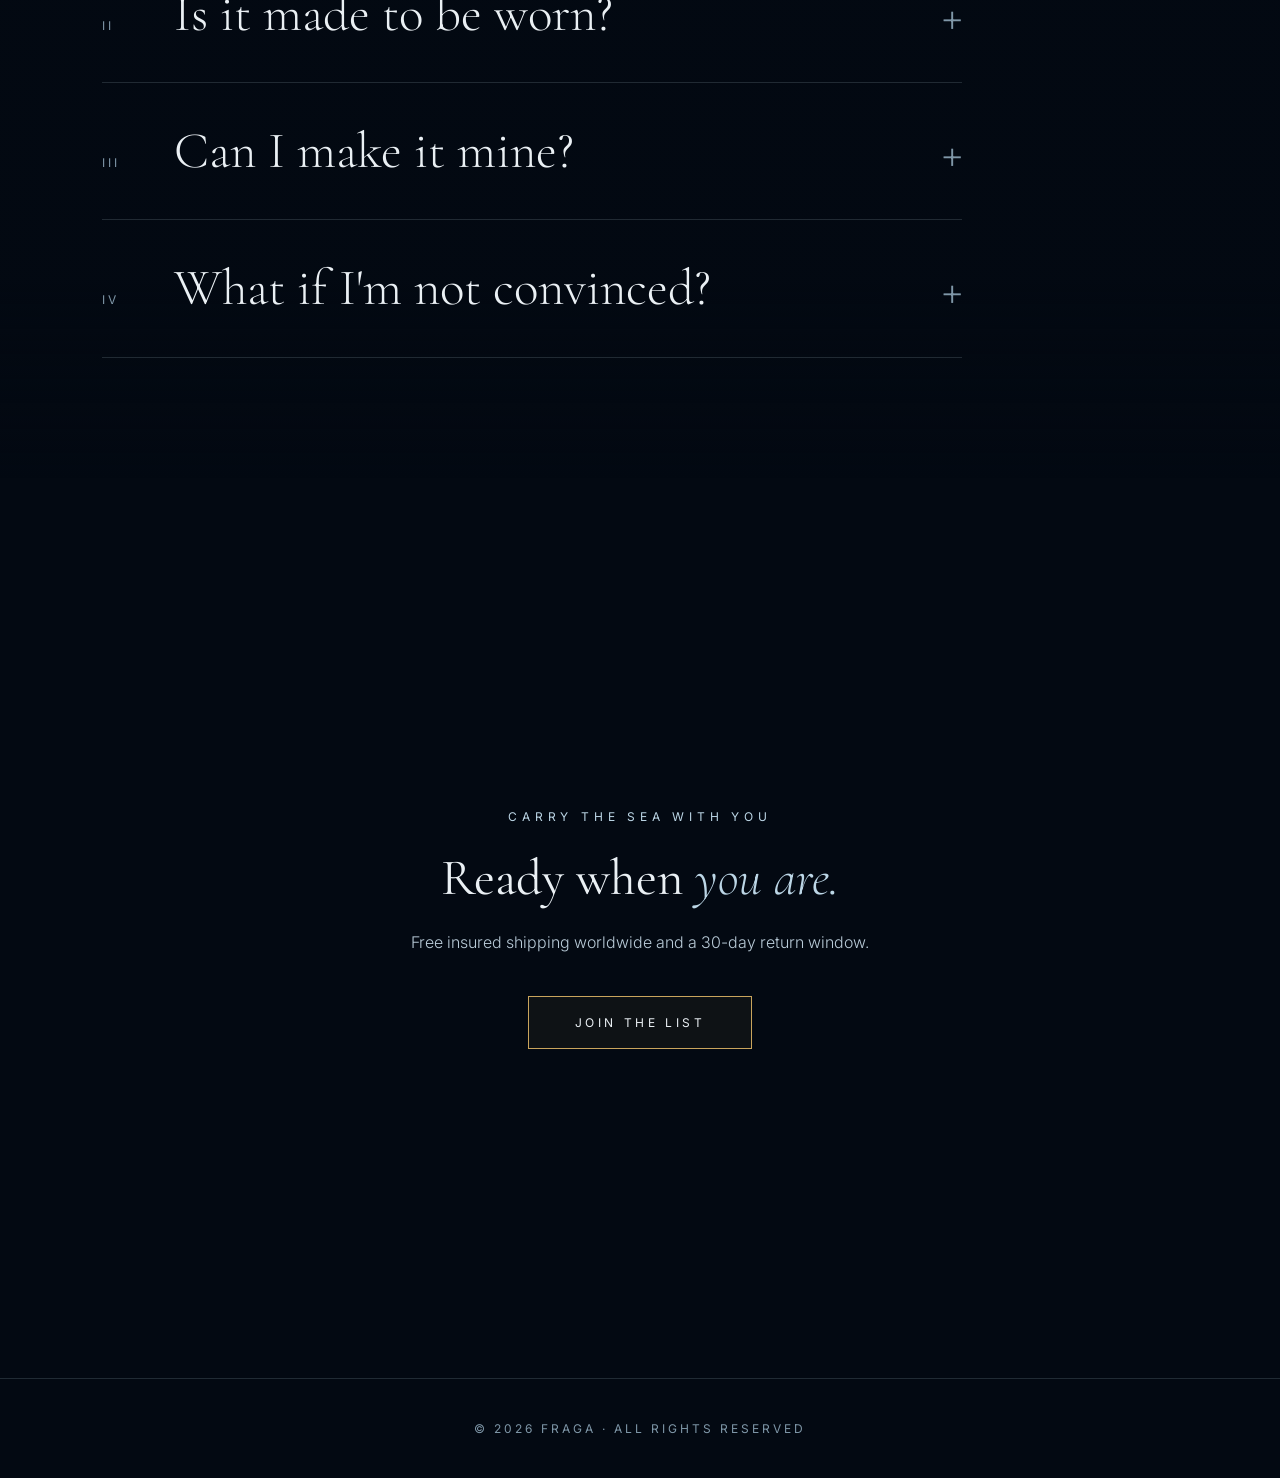
==== commit 7c3160e1: "Refactor site styles to follow DESIGN.md Four font sizes, two fonts, gold reserved for CTA buttons, " ====
--- a/index.html
+++ b/index.html
@@ -6,7 +6,7 @@
 <title>Fraga — Watches of the Sea since 1987</title>
 <meta name="description" content="Since 1987, Fraga has built hand-finished watches for men who live by the sea.">
 <link rel="preconnect" href="https://fonts.googleapis.com"><link rel="preconnect" href="https://fonts.gstatic.com" crossorigin>
-<link href="https://fonts.googleapis.com/css2?family=Cormorant+Garamond:ital,wght@0,300;0,400;0,500;1,300;1,400&family=Inter:wght@300;400;500&display=swap" rel="stylesheet">
+<link href="https://fonts.googleapis.com/css2?family=Cormorant+Garamond:ital,wght@0,300;0,400;1,300&family=Inter:wght@300;400;500&display=swap" rel="stylesheet">
 <link rel="stylesheet" href="styles.css">
 </head>
 <body>
@@ -32,7 +32,7 @@
 <main>
   <section class="hero">
     <p class="eyebrow reveal in">Bring the sea lifestyle into your daily life</p>
-    <h1 class="serif reveal in d1">Made by <em style="color:var(--gold-soft)">men of the sea.</em></h1>
+    <h1 class="serif reveal in d1">Made by <em>men of the sea.</em></h1>
     <p class="lead hero-sub reveal in d2">Worn in it. Worn everywhere else.</p>
     <button type="button" class="btn reveal in d3">Join the list</button>
   </section>
--- a/styles.css
+++ b/styles.css
@@ -3,7 +3,7 @@
   --fg: #eaf0f4;
   --muted: #7f97a8;
   --gold: #c9a45c;
-  --gold-soft: #e8d3a0;
+  --lead: #b9cbd8;
   --moon: #bcd6e6;
   --line: rgba(188, 214, 230, .16);
 }
@@ -12,12 +12,13 @@
 body {
   background: var(--bg);
   color: var(--fg);
-  font-family: "Inter", "Helvetica Neue", Arial, sans-serif;
+  font-family: "Inter", sans-serif;
+  font-size: 16px;
   font-weight: 300;
   line-height: 1.6;
   overflow-x: hidden;
 }
-.serif { font-family: "Cormorant Garamond", "Playfair Display", Georgia, serif; }
+.serif { font-family: "Cormorant Garamond", serif; }
 
 /* ---------- Fixed background: the watch over a night sea ---------- */
 #stage {
@@ -89,9 +90,9 @@
   -webkit-backdrop-filter: blur(14px); backdrop-filter: blur(14px);
   border-bottom: 1px solid var(--line);
 }
-.logo { letter-spacing: .38em; text-transform: uppercase; font-size: 15px; font-weight: 500; }
+.logo { letter-spacing: .3em; text-transform: uppercase; font-size: 12px; font-weight: 500; }
 .logo a { color: inherit; text-decoration: none; }
-.nav-btn { font: inherit; font-size: 11px; letter-spacing: .26em; text-transform: uppercase; color: var(--fg); background: rgba(201,164,92,.06); border: 1px solid var(--gold); padding: 10px 22px; cursor: pointer; transition: background .35s, color .35s; }
+.nav-btn { font: inherit; font-size: 12px; font-weight: 400; letter-spacing: .25em; text-transform: uppercase; color: var(--fg); background: rgba(201,164,92,.06); border: 1px solid var(--gold); padding: 10px 22px; cursor: pointer; transition: background .35s, color .35s; }
 .nav-btn:hover { background: var(--gold); color: #06121f; }
 
 /* ---------- Content ---------- */
@@ -103,63 +104,65 @@
 }
 .hero { align-items: center; text-align: center; justify-content: flex-end; padding-bottom: 11vh; }
 .hero .eyebrow { text-wrap: balance; }
-.hero .hero-sub { margin-top: 22px; }
-.eyebrow { font-size: 11px; letter-spacing: .5em; text-transform: uppercase; color: var(--gold); margin-bottom: 18px; }
-h1 { font-size: clamp(48px, 8vw, 110px); font-weight: 300; line-height: 1; letter-spacing: .02em; text-shadow: 0 6px 40px rgba(0,0,0,.8); }
-h2 { font-size: clamp(36px, 5.5vw, 76px); font-weight: 300; line-height: 1.05; margin-bottom: 24px; }
-h2 em { color: var(--gold-soft); font-style: italic; }
-p.lead { font-size: clamp(16px, 1.5vw, 20px); color: #b9cbd8; max-width: 34em; }
+.hero .hero-sub { margin-top: 24px; }
+.eyebrow { font-size: 12px; font-weight: 400; letter-spacing: .4em; text-transform: uppercase; color: var(--moon); margin-bottom: 24px; }
+h1 { font-size: clamp(48px, 8vw, 96px); font-weight: 300; line-height: 1; letter-spacing: .02em; text-shadow: 0 6px 40px rgba(0,0,0,.8); }
+h1 em { color: var(--moon); font-style: italic; }
+h2 { font-size: clamp(28px, 4vw, 56px); font-weight: 400; line-height: 1.1; margin-bottom: 24px; }
+h2 em { color: var(--moon); font-style: italic; font-weight: 300; }
+p.lead { font-size: 16px; color: var(--lead); max-width: 34em; }
+.hero .hero-sub { color: var(--fg); font-weight: 400; max-width: none; }
 
 .panel { max-width: 560px; }
 .panel.right { margin-left: auto; text-align: right; }
 .panel.right p.lead { margin-left: auto; }
 
-/* Proof under the story claim: smaller heading so it reads as support, not a new section */
-.proof { margin-top: 72px; }
-.proof h3 { font-size: clamp(28px, 3.4vw, 44px); font-weight: 300; line-height: 1.1; }
-.proof h3 em { color: var(--gold-soft); font-style: italic; }
-.proof + .specs { margin-top: 28px; }
+/* Proof under the story claim: same Heading size as h2, lighter weight so it reads as support */
+.proof { margin-top: 96px; }
+.proof h3 { font-size: clamp(28px, 4vw, 56px); font-weight: 300; line-height: 1.1; }
+.proof h3 em { color: var(--moon); font-style: italic; }
+.proof + .specs { margin-top: 40px; }
 
-/* Specs: open row, no boxes — hairlines only */
-.specs { display: flex; flex-wrap: wrap; gap: 34px 0; margin-top: 56px; max-width: 820px; border-top: 1px solid rgba(201,164,92,.45); padding-top: 34px; }
-.specs div { flex: 1 1 150px; padding: 0 28px; border-left: 1px solid var(--line); }
+/* Specs: open row, no boxes, hairlines only */
+.specs { display: flex; flex-wrap: wrap; gap: 40px 0; margin-top: 64px; max-width: 820px; border-top: 1px solid var(--line); padding-top: 40px; }
+.specs div { flex: 1 1 150px; padding: 0 24px; border-left: 1px solid var(--line); }
 .specs div:first-child { padding-left: 0; border-left: 0; }
-.specs b { display: block; font-family: "Cormorant Garamond", Georgia, serif; font-weight: 300; font-size: clamp(38px, 4.4vw, 58px); line-height: 1; color: var(--fg); letter-spacing: .01em; }
-.specs small { display: block; margin-top: 12px; font-size: 10px; letter-spacing: .32em; text-transform: uppercase; color: var(--gold); }
+.specs b { display: block; font-family: "Cormorant Garamond", serif; font-weight: 300; font-size: clamp(28px, 4vw, 56px); line-height: 1.1; color: var(--fg); }
+.specs small { display: block; margin-top: 16px; font-size: 12px; font-weight: 400; letter-spacing: .3em; text-transform: uppercase; color: var(--muted); }
 
 /* Collection: editorial list, no cards */
 .collection { background: linear-gradient(transparent, rgba(3,9,18,.88) 20%, rgba(3,9,18,.88) 80%, transparent); }
-.list { margin-top: 56px; max-width: 1000px; border-top: 1px solid var(--line); }
-.piece { display: grid; grid-template-columns: 64px 1.1fr 1.6fr; align-items: baseline; gap: 24px; padding: 38px 0; border-bottom: 1px solid var(--line); position: relative; transition: padding-left .5s cubic-bezier(.2,.7,.2,1); }
-.piece::before { content: ""; position: absolute; left: 0; bottom: -1px; height: 1px; width: 0; background: linear-gradient(90deg, var(--gold), transparent); transition: width .7s cubic-bezier(.2,.7,.2,1); }
-.piece:hover { padding-left: 14px; }
+.list { margin-top: 64px; max-width: 1000px; border-top: 1px solid var(--line); }
+.piece { display: grid; grid-template-columns: 64px 1.1fr 1.6fr; align-items: baseline; gap: 24px; padding: 40px 0; border-bottom: 1px solid var(--line); position: relative; transition: padding-left .5s cubic-bezier(.2,.7,.2,1); }
+.piece::before { content: ""; position: absolute; left: 0; bottom: -1px; height: 1px; width: 0; background: linear-gradient(90deg, var(--moon), transparent); transition: width .7s cubic-bezier(.2,.7,.2,1); }
+.piece:hover { padding-left: 16px; }
 .piece:hover::before { width: 100%; }
-.piece .no { font-size: 14px; letter-spacing: .25em; color: var(--gold); }
-.piece h3 { font-size: clamp(30px, 3.6vw, 48px); font-weight: 300; line-height: 1; transition: color .4s; }
-.piece:hover h3 { color: var(--gold-soft); font-style: italic; }
-.piece p { color: var(--muted); font-size: 14px; max-width: 28em; }
+.piece .no { font-size: 12px; font-weight: 400; letter-spacing: .25em; color: var(--muted); }
+.piece h3 { font-size: clamp(28px, 4vw, 56px); font-weight: 300; line-height: 1.1; transition: color .4s; }
+.piece:hover h3 { color: var(--moon); font-style: italic; }
+.piece p { color: var(--muted); font-size: 16px; max-width: 28em; }
 
 /* FAQ: hairline accordion, no boxes */
 .faq { background: linear-gradient(transparent, rgba(3,9,18,.88) 20%, rgba(3,9,18,.88) 80%, transparent); }
-.faq-list { margin-top: 40px; max-width: 860px; border-top: 1px solid var(--line); }
+.faq-list { margin-top: 64px; max-width: 860px; border-top: 1px solid var(--line); }
 .faq-item { border-bottom: 1px solid var(--line); position: relative; }
-.faq-item summary { list-style: none; cursor: pointer; display: grid; grid-template-columns: 56px 1fr 24px; align-items: baseline; gap: 14px; padding: 30px 0; }
+.faq-item summary { list-style: none; cursor: pointer; display: grid; grid-template-columns: 56px 1fr 24px; align-items: baseline; gap: 16px; padding: 40px 0; }
 .faq-item summary::-webkit-details-marker { display: none; }
-.faq-item .no { font-size: 14px; letter-spacing: .25em; color: var(--gold); }
-.faq-item h3 { font-size: clamp(24px, 2.8vw, 36px); font-weight: 300; line-height: 1.1; transition: color .4s; }
-.faq-item summary:hover h3, .faq-item[open] h3 { color: var(--gold-soft); }
-.faq-item .plus { font-family: "Cormorant Garamond", Georgia, serif; font-size: 28px; color: var(--gold); text-align: right; transition: transform .4s; }
+.faq-item .no { font-size: 12px; font-weight: 400; letter-spacing: .25em; color: var(--muted); }
+.faq-item h3 { font-size: clamp(28px, 4vw, 56px); font-weight: 300; line-height: 1.1; transition: color .4s; }
+.faq-item summary:hover h3, .faq-item[open] h3 { color: var(--moon); }
+.faq-item .plus { font-family: "Cormorant Garamond", serif; font-size: clamp(28px, 4vw, 56px); line-height: 1.1; color: var(--muted); text-align: right; transition: transform .4s; }
 .faq-item[open] .plus { transform: rotate(45deg); }
-.faq-item p { color: var(--muted); font-size: 15px; max-width: 38em; padding: 0 38px 32px 70px; }
+.faq-item p { color: var(--muted); font-size: 16px; max-width: 38em; padding: 0 40px 40px 72px; }
 @media (max-width: 700px) {
-  .faq-item summary { grid-template-columns: 36px 1fr 20px; gap: 10px; padding: 24px 0; }
-  .faq-item p { padding: 0 0 26px 46px; }
+  .faq-item summary { grid-template-columns: 36px 1fr 24px; gap: 16px; padding: 24px 0; }
+  .faq-item p { padding: 0 0 24px 52px; }
 }
 
 .cta { align-items: center; text-align: center; }
-.btn { display: inline-block; margin-top: 36px; padding: 18px 46px; border: 1px solid var(--gold); background: rgba(201,164,92,.06); color: var(--fg); text-decoration: none; letter-spacing: .3em; text-transform: uppercase; font-size: 12px; font-family: inherit; font-weight: inherit; cursor: pointer; transition: background .35s, color .35s; }
+.btn { display: inline-block; margin-top: 40px; padding: 18px 46px; border: 1px solid var(--gold); background: rgba(201,164,92,.06); color: var(--fg); text-decoration: none; letter-spacing: .3em; text-transform: uppercase; font-size: 12px; font-family: inherit; font-weight: 400; cursor: pointer; transition: background .35s, color .35s; }
 .btn:hover { background: var(--gold); color: #06121f; }
-footer { position: relative; z-index: 5; text-align: center; padding: 40px 20px; font-size: 11px; letter-spacing: .25em; text-transform: uppercase; color: var(--muted); background: #030912; border-top: 1px solid var(--line); }
+footer { position: relative; z-index: 5; text-align: center; padding: 40px 24px; font-size: 12px; font-weight: 400; letter-spacing: .25em; text-transform: uppercase; color: var(--muted); background: #030912; border-top: 1px solid var(--line); }
 
 /* ---------- Scroll reveal ---------- */
 .reveal { opacity: 0; transform: translateY(46px); transition: opacity 1.1s cubic-bezier(.2,.7,.2,1), transform 1.1s cubic-bezier(.2,.7,.2,1); }
@@ -167,15 +170,15 @@
 .reveal.d1 { transition-delay: .15s; } .reveal.d2 { transition-delay: .3s; } .reveal.d3 { transition-delay: .45s; }
 
 @media (max-width: 700px) {
-  nav { padding: 14px 16px; }
-  .logo { font-size: 13px; letter-spacing: .26em; }
-  .nav-btn { font-size: 10px; letter-spacing: .18em; padding: 9px 14px; }
+  nav { padding: 16px; }
+  .logo { letter-spacing: .25em; }
+  .nav-btn { letter-spacing: .2em; padding: 10px 16px; }
   .panel.right { text-align: left; margin-left: 0; }
   .panel.right p.lead { margin-left: 0; }
-  section:not(.hero) { padding-top: 90px; }
+  section:not(.hero) { padding-top: 96px; }
   .specs div { flex-basis: 45%; padding: 0 16px; }
   .specs div:nth-child(odd) { padding-left: 0; border-left: 0; }
-  .piece { grid-template-columns: 40px 1fr; gap: 8px 14px; padding: 28px 0; }
+  .piece { grid-template-columns: 40px 1fr; gap: 8px 16px; padding: 40px 0; }
   .piece p { grid-column: 2; grid-row: 2; }
 }
 @media (prefers-reduced-motion: reduce) {
